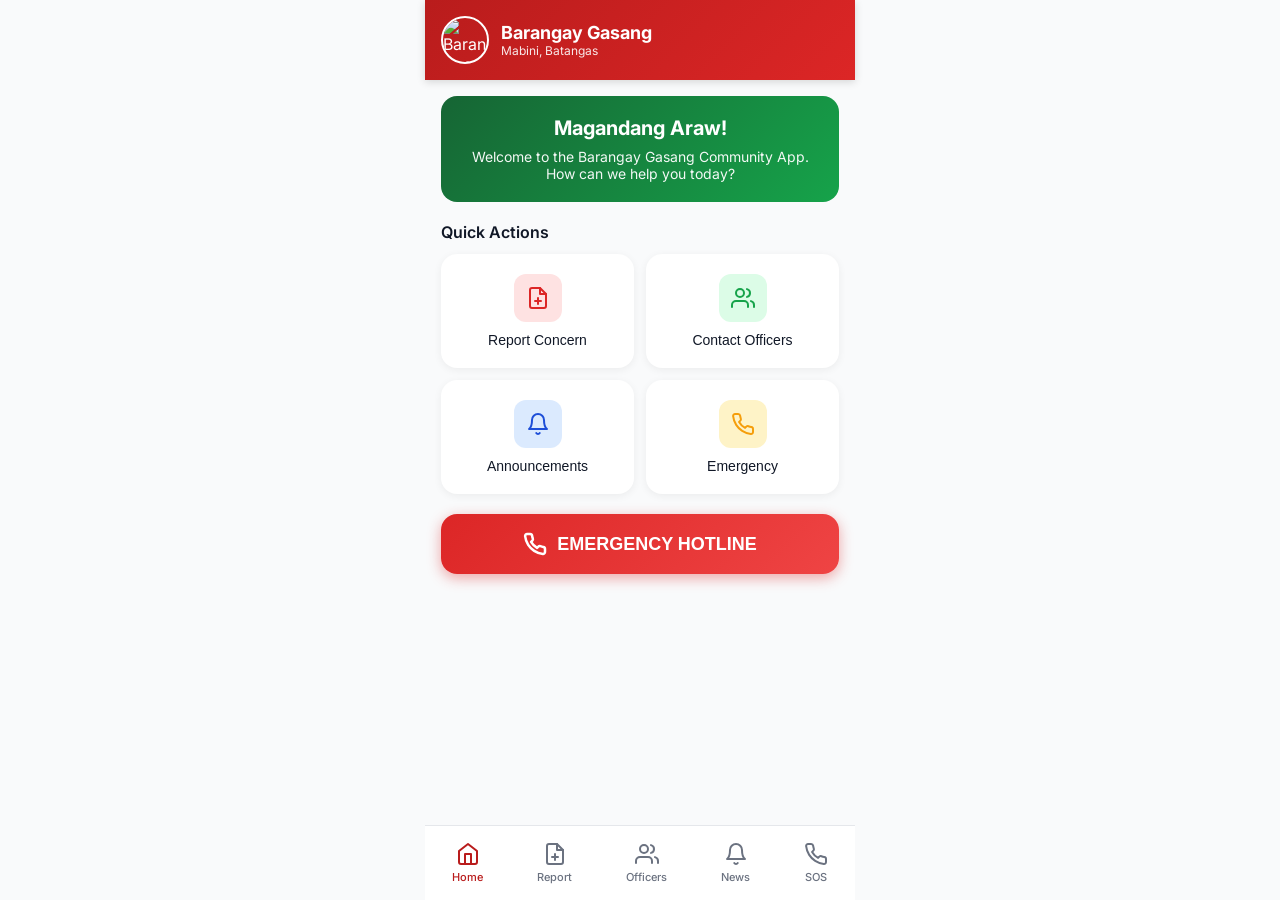
==== public/index.html @ 2fc598ef "feat: add self-contained index.html for GitHub Pages\n\nCreate standalone HTML file for thesis defen" ====
<!DOCTYPE html>
<html lang="en">
<head>
  <meta charset="UTF-8">
  <meta name="viewport" content="width=device-width, initial-scale=1.0, maximum-scale=1.0, user-scalable=no">
  <meta name="theme-color" content="#B91C1C">
  <meta name="apple-mobile-web-app-capable" content="yes">
  <meta name="apple-mobile-web-app-status-bar-style" content="default">
  <title>Barangay Gasang App</title>
  <link rel="preconnect" href="https://fonts.googleapis.com">
  <link rel="preconnect" href="https://fonts.gstatic.com" crossorigin>
  <link href="https://fonts.googleapis.com/css2?family=Inter:wght@400;500;600;700&display=swap" rel="stylesheet">
  <style>
    * {
      margin: 0;
      padding: 0;
      box-sizing: border-box;
    }

    :root {
      --primary: #B91C1C;
      --primary-light: #DC2626;
      --secondary: #166534;
      --secondary-light: #16A34A;
      --accent: #1D4ED8;
      --accent-light: #3B82F6;
      --background: #F9FAFB;
      --surface: #FFFFFF;
      --text-primary: #111827;
      --text-secondary: #6B7280;
      --border: #E5E7EB;
      --success: #16A34A;
      --warning: #F59E0B;
      --danger: #DC2626;
    }

    body {
      font-family: 'Inter', -apple-system, BlinkMacSystemFont, 'Segoe UI', Roboto, sans-serif;
      background-color: var(--background);
      color: var(--text-primary);
      min-height: 100vh;
      overflow-x: hidden;
    }

    /* App Container */
    .app-container {
      max-width: 430px;
      margin: 0 auto;
      min-height: 100vh;
      background: var(--background);
      position: relative;
      padding-bottom: 80px;
    }

    /* Header */
    .header {
      background: linear-gradient(135deg, var(--primary) 0%, var(--primary-light) 100%);
      color: white;
      padding: 16px;
      position: sticky;
      top: 0;
      z-index: 100;
      box-shadow: 0 2px 8px rgba(0,0,0,0.15);
    }

    .header-content {
      display: flex;
      align-items: center;
      gap: 12px;
    }

    .header-logo {
      width: 48px;
      height: 48px;
      border-radius: 50%;
      border: 2px solid white;
      object-fit: cover;
    }

    .header-text h1 {
      font-size: 18px;
      font-weight: 700;
      line-height: 1.2;
    }

    .header-text p {
      font-size: 12px;
      opacity: 0.9;
    }

    /* Screen Container */
    .screen {
      display: none;
      padding: 16px;
      animation: fadeIn 0.3s ease;
    }

    .screen.active {
      display: block;
    }

    @keyframes fadeIn {
      from { opacity: 0; transform: translateY(10px); }
      to { opacity: 1; transform: translateY(0); }
    }

    /* Welcome Section */
    .welcome-card {
      background: linear-gradient(135deg, var(--secondary) 0%, var(--secondary-light) 100%);
      color: white;
      border-radius: 16px;
      padding: 20px;
      margin-bottom: 20px;
      text-align: center;
    }

    .welcome-card h2 {
      font-size: 20px;
      margin-bottom: 8px;
    }

    .welcome-card p {
      font-size: 14px;
      opacity: 0.95;
    }

    /* Quick Actions Grid */
    .section-title {
      font-size: 16px;
      font-weight: 600;
      color: var(--text-primary);
      margin-bottom: 12px;
    }

    .quick-actions {
      display: grid;
      grid-template-columns: repeat(2, 1fr);
      gap: 12px;
      margin-bottom: 20px;
    }

    .action-card {
      background: var(--surface);
      border-radius: 16px;
      padding: 20px 16px;
      text-align: center;
      border: none;
      cursor: pointer;
      transition: all 0.2s ease;
      box-shadow: 0 2px 8px rgba(0,0,0,0.06);
    }

    .action-card:hover {
      transform: translateY(-2px);
      box-shadow: 0 4px 12px rgba(0,0,0,0.1);
    }

    .action-card:active {
      transform: scale(0.98);
    }

    .action-icon {
      width: 48px;
      height: 48px;
      border-radius: 12px;
      display: flex;
      align-items: center;
      justify-content: center;
      margin: 0 auto 10px;
      font-size: 24px;
    }

    .action-icon.report { background: #FEE2E2; }
    .action-icon.contact { background: #DCFCE7; }
    .action-icon.announce { background: #DBEAFE; }
    .action-icon.emergency { background: #FEF3C7; }

    .action-card span {
      font-size: 14px;
      font-weight: 500;
      color: var(--text-primary);
    }

    /* Emergency Button */
    .emergency-btn {
      width: 100%;
      background: linear-gradient(135deg, var(--danger) 0%, #EF4444 100%);
      color: white;
      border: none;
      border-radius: 16px;
      padding: 18px;
      font-size: 18px;
      font-weight: 600;
      cursor: pointer;
      display: flex;
      align-items: center;
      justify-content: center;
      gap: 10px;
      box-shadow: 0 4px 14px rgba(220, 38, 38, 0.4);
      transition: all 0.2s ease;
    }

    .emergency-btn:hover {
      transform: translateY(-2px);
      box-shadow: 0 6px 20px rgba(220, 38, 38, 0.5);
    }

    .emergency-btn:active {
      transform: scale(0.98);
    }

    /* Bottom Navigation */
    .bottom-nav {
      position: fixed;
      bottom: 0;
      left: 50%;
      transform: translateX(-50%);
      width: 100%;
      max-width: 430px;
      background: var(--surface);
      border-top: 1px solid var(--border);
      display: flex;
      justify-content: space-around;
      padding: 8px 0;
      z-index: 100;
    }

    .nav-item {
      display: flex;
      flex-direction: column;
      align-items: center;
      gap: 4px;
      padding: 8px 12px;
      border: none;
      background: none;
      cursor: pointer;
      color: var(--text-secondary);
      transition: color 0.2s ease;
      font-family: inherit;
    }

    .nav-item.active {
      color: var(--primary);
    }

    .nav-item svg {
      width: 24px;
      height: 24px;
    }

    .nav-item span {
      font-size: 11px;
      font-weight: 500;
    }

    /* Form Styles */
    .form-group {
      margin-bottom: 16px;
    }

    .form-label {
      display: block;
      font-size: 14px;
      font-weight: 500;
      color: var(--text-primary);
      margin-bottom: 6px;
    }

    .form-input,
    .form-select,
    .form-textarea {
      width: 100%;
      padding: 14px 16px;
      border: 1px solid var(--border);
      border-radius: 12px;
      font-size: 16px;
      font-family: inherit;
      background: var(--surface);
      transition: border-color 0.2s ease, box-shadow 0.2s ease;
    }

    .form-input:focus,
    .form-select:focus,
    .form-textarea:focus {
      outline: none;
      border-color: var(--primary);
      box-shadow: 0 0 0 3px rgba(185, 28, 28, 0.1);
    }

    .form-textarea {
      min-height: 120px;
      resize: vertical;
    }

    .submit-btn {
      width: 100%;
      background: var(--primary);
      color: white;
      border: none;
      border-radius: 12px;
      padding: 16px;
      font-size: 16px;
      font-weight: 600;
      cursor: pointer;
      transition: background 0.2s ease;
      font-family: inherit;
    }

    .submit-btn:hover {
      background: var(--primary-light);
    }

    .submit-btn:active {
      transform: scale(0.99);
    }

    /* Officer Cards */
    .officer-card {
      background: var(--surface);
      border-radius: 16px;
      padding: 16px;
      margin-bottom: 12px;
      display: flex;
      align-items: center;
      gap: 14px;
      box-shadow: 0 2px 8px rgba(0,0,0,0.06);
    }

    .officer-avatar {
      width: 56px;
      height: 56px;
      border-radius: 50%;
      background: linear-gradient(135deg, var(--secondary) 0%, var(--secondary-light) 100%);
      display: flex;
      align-items: center;
      justify-content: center;
      color: white;
      font-size: 20px;
      font-weight: 600;
      flex-shrink: 0;
    }

    .officer-info {
      flex: 1;
      min-width: 0;
    }

    .officer-name {
      font-size: 16px;
      font-weight: 600;
      color: var(--text-primary);
      margin-bottom: 2px;
    }

    .officer-position {
      font-size: 13px;
      color: var(--text-secondary);
      margin-bottom: 4px;
    }

    .officer-phone {
      font-size: 13px;
      color: var(--accent);
      font-weight: 500;
    }

    .call-btn {
      width: 44px;
      height: 44px;
      border-radius: 50%;
      background: var(--secondary);
      color: white;
      border: none;
      cursor: pointer;
      display: flex;
      align-items: center;
      justify-content: center;
      transition: background 0.2s ease;
      flex-shrink: 0;
    }

    .call-btn:hover {
      background: var(--secondary-light);
    }

    /* Announcement Cards */
    .announcement-card {
      background: var(--surface);
      border-radius: 16px;
      padding: 16px;
      margin-bottom: 12px;
      box-shadow: 0 2px 8px rgba(0,0,0,0.06);
    }

    .announcement-card.important {
      border-left: 4px solid var(--danger);
    }

    .announcement-badge {
      display: inline-block;
      padding: 4px 10px;
      border-radius: 20px;
      font-size: 11px;
      font-weight: 600;
      margin-bottom: 10px;
    }

    .announcement-badge.important {
      background: #FEE2E2;
      color: var(--danger);
    }

    .announcement-badge.general {
      background: #DBEAFE;
      color: var(--accent);
    }

    .announcement-badge.event {
      background: #DCFCE7;
      color: var(--secondary);
    }

    .announcement-title {
      font-size: 16px;
      font-weight: 600;
      color: var(--text-primary);
      margin-bottom: 8px;
      line-height: 1.4;
    }

    .announcement-content {
      font-size: 14px;
      color: var(--text-secondary);
      line-height: 1.5;
      margin-bottom: 10px;
    }

    .announcement-date {
      font-size: 12px;
      color: var(--text-secondary);
    }

    /* Emergency Cards */
    .emergency-card {
      background: var(--surface);
      border-radius: 16px;
      padding: 16px;
      margin-bottom: 12px;
      display: flex;
      align-items: center;
      gap: 14px;
      box-shadow: 0 2px 8px rgba(0,0,0,0.06);
    }

    .emergency-icon {
      width: 52px;
      height: 52px;
      border-radius: 12px;
      display: flex;
      align-items: center;
      justify-content: center;
      font-size: 24px;
      flex-shrink: 0;
    }

    .emergency-icon.barangay { background: #FEE2E2; }
    .emergency-icon.police { background: #DBEAFE; }
    .emergency-icon.fire { background: #FEF3C7; }
    .emergency-icon.medical { background: #DCFCE7; }
    .emergency-icon.disaster { background: #F3E8FF; }

    .emergency-info {
      flex: 1;
    }

    .emergency-name {
      font-size: 15px;
      font-weight: 600;
      color: var(--text-primary);
      margin-bottom: 2px;
    }

    .emergency-number {
      font-size: 18px;
      font-weight: 700;
      color: var(--primary);
    }

    .emergency-call-btn {
      width: 48px;
      height: 48px;
      border-radius: 50%;
      background: var(--danger);
      color: white;
      border: none;
      cursor: pointer;
      display: flex;
      align-items: center;
      justify-content: center;
      transition: background 0.2s ease;
      flex-shrink: 0;
    }

    .emergency-call-btn:hover {
      background: #EF4444;
    }

    /* Screen Headers */
    .screen-header {
      margin-bottom: 20px;
    }

    .screen-header h2 {
      font-size: 22px;
      font-weight: 700;
      color: var(--text-primary);
      margin-bottom: 4px;
    }

    .screen-header p {
      font-size: 14px;
      color: var(--text-secondary);
    }

    /* Success Modal */
    .modal-overlay {
      display: none;
      position: fixed;
      top: 0;
      left: 0;
      right: 0;
      bottom: 0;
      background: rgba(0,0,0,0.5);
      z-index: 200;
      align-items: center;
      justify-content: center;
      padding: 20px;
    }

    .modal-overlay.active {
      display: flex;
    }

    .modal-content {
      background: var(--surface);
      border-radius: 20px;
      padding: 32px 24px;
      text-align: center;
      max-width: 320px;
      width: 100%;
      animation: modalIn 0.3s ease;
    }

    @keyframes modalIn {
      from { opacity: 0; transform: scale(0.9); }
      to { opacity: 1; transform: scale(1); }
    }

    .modal-icon {
      width: 64px;
      height: 64px;
      border-radius: 50%;
      background: #DCFCE7;
      display: flex;
      align-items: center;
      justify-content: center;
      margin: 0 auto 16px;
    }

    .modal-icon svg {
      width: 32px;
      height: 32px;
      color: var(--success);
    }

    .modal-title {
      font-size: 20px;
      font-weight: 700;
      color: var(--text-primary);
      margin-bottom: 8px;
    }

    .modal-message {
      font-size: 14px;
      color: var(--text-secondary);
      margin-bottom: 20px;
      line-height: 1.5;
    }

    .modal-btn {
      background: var(--primary);
      color: white;
      border: none;
      border-radius: 12px;
      padding: 14px 32px;
      font-size: 16px;
      font-weight: 600;
      cursor: pointer;
      font-family: inherit;
    }

    /* Info Text */
    .info-text {
      background: #EFF6FF;
      border-radius: 12px;
      padding: 14px 16px;
      margin-bottom: 20px;
      display: flex;
      gap: 12px;
      align-items: flex-start;
    }

    .info-text svg {
      width: 20px;
      height: 20px;
      color: var(--accent);
      flex-shrink: 0;
      margin-top: 1px;
    }

    .info-text p {
      font-size: 13px;
      color: var(--accent);
      line-height: 1.5;
    }

    /* Responsive */
    @media (max-width: 380px) {
      .header-text h1 {
        font-size: 16px;
      }
      
      .action-card {
        padding: 16px 12px;
      }
      
      .action-icon {
        width: 40px;
        height: 40px;
        font-size: 20px;
      }
    }
  </style>
</head>
<body>
  <div class="app-container">
    <!-- Header -->
    <header class="header">
      <div class="header-content">
        <img src="https://hebbkx1anhila5yf.public.blob.vercel-storage.com/451121683_122094558728423832_740798893612745520_n-gPnVKt0z1EQjuNPod4NvWOMbTf7QtN.jpg" alt="Barangay Gasang Logo" class="header-logo">
        <div class="header-text">
          <h1>Barangay Gasang</h1>
          <p>Mabini, Batangas</p>
        </div>
      </div>
    </header>

    <!-- Home Screen -->
    <div id="home" class="screen active">
      <div class="welcome-card">
        <h2>Magandang Araw!</h2>
        <p>Welcome to the Barangay Gasang Community App. How can we help you today?</p>
      </div>

      <h3 class="section-title">Quick Actions</h3>
      <div class="quick-actions">
        <button class="action-card" onclick="showScreen('report')">
          <div class="action-icon report">
            <svg width="24" height="24" viewBox="0 0 24 24" fill="none" stroke="#DC2626" stroke-width="2" stroke-linecap="round" stroke-linejoin="round">
              <path d="M14 2H6a2 2 0 0 0-2 2v16a2 2 0 0 0 2 2h12a2 2 0 0 0 2-2V8z"></path>
              <polyline points="14 2 14 8 20 8"></polyline>
              <line x1="12" y1="18" x2="12" y2="12"></line>
              <line x1="9" y1="15" x2="15" y2="15"></line>
            </svg>
          </div>
          <span>Report Concern</span>
        </button>
        <button class="action-card" onclick="showScreen('officers')">
          <div class="action-icon contact">
            <svg width="24" height="24" viewBox="0 0 24 24" fill="none" stroke="#16A34A" stroke-width="2" stroke-linecap="round" stroke-linejoin="round">
              <path d="M17 21v-2a4 4 0 0 0-4-4H5a4 4 0 0 0-4 4v2"></path>
              <circle cx="9" cy="7" r="4"></circle>
              <path d="M23 21v-2a4 4 0 0 0-3-3.87"></path>
              <path d="M16 3.13a4 4 0 0 1 0 7.75"></path>
            </svg>
          </div>
          <span>Contact Officers</span>
        </button>
        <button class="action-card" onclick="showScreen('announcements')">
          <div class="action-icon announce">
            <svg width="24" height="24" viewBox="0 0 24 24" fill="none" stroke="#1D4ED8" stroke-width="2" stroke-linecap="round" stroke-linejoin="round">
              <path d="M18 8A6 6 0 0 0 6 8c0 7-3 9-3 9h18s-3-2-3-9"></path>
              <path d="M13.73 21a2 2 0 0 1-3.46 0"></path>
            </svg>
          </div>
          <span>Announcements</span>
        </button>
        <button class="action-card" onclick="showScreen('emergency')">
          <div class="action-icon emergency">
            <svg width="24" height="24" viewBox="0 0 24 24" fill="none" stroke="#F59E0B" stroke-width="2" stroke-linecap="round" stroke-linejoin="round">
              <path d="M22 16.92v3a2 2 0 0 1-2.18 2 19.79 19.79 0 0 1-8.63-3.07 19.5 19.5 0 0 1-6-6 19.79 19.79 0 0 1-3.07-8.67A2 2 0 0 1 4.11 2h3a2 2 0 0 1 2 1.72 12.84 12.84 0 0 0 .7 2.81 2 2 0 0 1-.45 2.11L8.09 9.91a16 16 0 0 0 6 6l1.27-1.27a2 2 0 0 1 2.11-.45 12.84 12.84 0 0 0 2.81.7A2 2 0 0 1 22 16.92z"></path>
            </svg>
          </div>
          <span>Emergency</span>
        </button>
      </div>

      <button class="emergency-btn" onclick="window.location.href='tel:09171234567'">
        <svg width="24" height="24" viewBox="0 0 24 24" fill="none" stroke="currentColor" stroke-width="2.5" stroke-linecap="round" stroke-linejoin="round">
          <path d="M22 16.92v3a2 2 0 0 1-2.18 2 19.79 19.79 0 0 1-8.63-3.07 19.5 19.5 0 0 1-6-6 19.79 19.79 0 0 1-3.07-8.67A2 2 0 0 1 4.11 2h3a2 2 0 0 1 2 1.72 12.84 12.84 0 0 0 .7 2.81 2 2 0 0 1-.45 2.11L8.09 9.91a16 16 0 0 0 6 6l1.27-1.27a2 2 0 0 1 2.11-.45 12.84 12.84 0 0 0 2.81.7A2 2 0 0 1 22 16.92z"></path>
        </svg>
        EMERGENCY HOTLINE
      </button>
    </div>

    <!-- Report Concern Screen -->
    <div id="report" class="screen">
      <div class="screen-header">
        <h2>Report a Concern</h2>
        <p>Submit your concern and we will address it promptly.</p>
      </div>

      <form id="reportForm" onsubmit="submitReport(event)">
        <div class="form-group">
          <label class="form-label">Category</label>
          <select class="form-select" required>
            <option value="">Select category</option>
            <option value="infrastructure">Infrastructure (Roads, Lights, Water)</option>
            <option value="peace">Peace and Order</option>
            <option value="health">Health and Sanitation</option>
            <option value="environment">Environment</option>
            <option value="other">Other Concerns</option>
          </select>
        </div>

        <div class="form-group">
          <label class="form-label">Your Name</label>
          <input type="text" class="form-input" placeholder="Juan Dela Cruz" required>
        </div>

        <div class="form-group">
          <label class="form-label">Contact Number</label>
          <input type="tel" class="form-input" placeholder="09XX XXX XXXX" required>
        </div>

        <div class="form-group">
          <label class="form-label">Location/Address</label>
          <input type="text" class="form-input" placeholder="Purok/Sitio, Barangay Gasang" required>
        </div>

        <div class="form-group">
          <label class="form-label">Describe your concern</label>
          <textarea class="form-textarea" placeholder="Please provide details about your concern..." required></textarea>
        </div>

        <button type="submit" class="submit-btn">Submit Report</button>
      </form>
    </div>

    <!-- Contact Officers Screen -->
    <div id="officers" class="screen">
      <div class="screen-header">
        <h2>Barangay Officers</h2>
        <p>Contact our barangay officials directly.</p>
      </div>

      <div class="officer-card">
        <div class="officer-avatar">JD</div>
        <div class="officer-info">
          <div class="officer-name">Hon. Juan Dela Cruz</div>
          <div class="officer-position">Barangay Captain</div>
          <div class="officer-phone">0917 123 4567</div>
        </div>
        <button class="call-btn" onclick="window.location.href='tel:09171234567'">
          <svg width="20" height="20" viewBox="0 0 24 24" fill="none" stroke="currentColor" stroke-width="2" stroke-linecap="round" stroke-linejoin="round">
            <path d="M22 16.92v3a2 2 0 0 1-2.18 2 19.79 19.79 0 0 1-8.63-3.07 19.5 19.5 0 0 1-6-6 19.79 19.79 0 0 1-3.07-8.67A2 2 0 0 1 4.11 2h3a2 2 0 0 1 2 1.72 12.84 12.84 0 0 0 .7 2.81 2 2 0 0 1-.45 2.11L8.09 9.91a16 16 0 0 0 6 6l1.27-1.27a2 2 0 0 1 2.11-.45 12.84 12.84 0 0 0 2.81.7A2 2 0 0 1 22 16.92z"></path>
          </svg>
        </button>
      </div>

      <div class="officer-card">
        <div class="officer-avatar">MS</div>
        <div class="officer-info">
          <div class="officer-name">Maria Santos</div>
          <div class="officer-position">Barangay Secretary</div>
          <div class="officer-phone">0918 234 5678</div>
        </div>
        <button class="call-btn" onclick="window.location.href='tel:09182345678'">
          <svg width="20" height="20" viewBox="0 0 24 24" fill="none" stroke="currentColor" stroke-width="2" stroke-linecap="round" stroke-linejoin="round">
            <path d="M22 16.92v3a2 2 0 0 1-2.18 2 19.79 19.79 0 0 1-8.63-3.07 19.5 19.5 0 0 1-6-6 19.79 19.79 0 0 1-3.07-8.67A2 2 0 0 1 4.11 2h3a2 2 0 0 1 2 1.72 12.84 12.84 0 0 0 .7 2.81 2 2 0 0 1-.45 2.11L8.09 9.91a16 16 0 0 0 6 6l1.27-1.27a2 2 0 0 1 2.11-.45 12.84 12.84 0 0 0 2.81.7A2 2 0 0 1 22 16.92z"></path>
          </svg>
        </button>
      </div>

      <div class="officer-card">
        <div class="officer-avatar">PR</div>
        <div class="officer-info">
          <div class="officer-name">Pedro Reyes</div>
          <div class="officer-position">Barangay Treasurer</div>
          <div class="officer-phone">0919 345 6789</div>
        </div>
        <button class="call-btn" onclick="window.location.href='tel:09193456789'">
          <svg width="20" height="20" viewBox="0 0 24 24" fill="none" stroke="currentColor" stroke-width="2" stroke-linecap="round" stroke-linejoin="round">
            <path d="M22 16.92v3a2 2 0 0 1-2.18 2 19.79 19.79 0 0 1-8.63-3.07 19.5 19.5 0 0 1-6-6 19.79 19.79 0 0 1-3.07-8.67A2 2 0 0 1 4.11 2h3a2 2 0 0 1 2 1.72 12.84 12.84 0 0 0 .7 2.81 2 2 0 0 1-.45 2.11L8.09 9.91a16 16 0 0 0 6 6l1.27-1.27a2 2 0 0 1 2.11-.45 12.84 12.84 0 0 0 2.81.7A2 2 0 0 1 22 16.92z"></path>
          </svg>
        </button>
      </div>

      <div class="officer-card">
        <div class="officer-avatar">AG</div>
        <div class="officer-info">
          <div class="officer-name">Ana Garcia</div>
          <div class="officer-position">Kagawad - Peace and Order</div>
          <div class="officer-phone">0920 456 7890</div>
        </div>
        <button class="call-btn" onclick="window.location.href='tel:09204567890'">
          <svg width="20" height="20" viewBox="0 0 24 24" fill="none" stroke="currentColor" stroke-width="2" stroke-linecap="round" stroke-linejoin="round">
            <path d="M22 16.92v3a2 2 0 0 1-2.18 2 19.79 19.79 0 0 1-8.63-3.07 19.5 19.5 0 0 1-6-6 19.79 19.79 0 0 1-3.07-8.67A2 2 0 0 1 4.11 2h3a2 2 0 0 1 2 1.72 12.84 12.84 0 0 0 .7 2.81 2 2 0 0 1-.45 2.11L8.09 9.91a16 16 0 0 0 6 6l1.27-1.27a2 2 0 0 1 2.11-.45 12.84 12.84 0 0 0 2.81.7A2 2 0 0 1 22 16.92z"></path>
          </svg>
        </button>
      </div>

      <div class="officer-card">
        <div class="officer-avatar">RL</div>
        <div class="officer-info">
          <div class="officer-name">Roberto Lim</div>
          <div class="officer-position">Kagawad - Health</div>
          <div class="officer-phone">0921 567 8901</div>
        </div>
        <button class="call-btn" onclick="window.location.href='tel:09215678901'">
          <svg width="20" height="20" viewBox="0 0 24 24" fill="none" stroke="currentColor" stroke-width="2" stroke-linecap="round" stroke-linejoin="round">
            <path d="M22 16.92v3a2 2 0 0 1-2.18 2 19.79 19.79 0 0 1-8.63-3.07 19.5 19.5 0 0 1-6-6 19.79 19.79 0 0 1-3.07-8.67A2 2 0 0 1 4.11 2h3a2 2 0 0 1 2 1.72 12.84 12.84 0 0 0 .7 2.81 2 2 0 0 1-.45 2.11L8.09 9.91a16 16 0 0 0 6 6l1.27-1.27a2 2 0 0 1 2.11-.45 12.84 12.84 0 0 0 2.81.7A2 2 0 0 1 22 16.92z"></path>
          </svg>
        </button>
      </div>

      <div class="officer-card">
        <div class="officer-avatar">CT</div>
        <div class="officer-info">
          <div class="officer-name">Carmen Torres</div>
          <div class="officer-position">SK Chairperson</div>
          <div class="officer-phone">0922 678 9012</div>
        </div>
        <button class="call-btn" onclick="window.location.href='tel:09226789012'">
          <svg width="20" height="20" viewBox="0 0 24 24" fill="none" stroke="currentColor" stroke-width="2" stroke-linecap="round" stroke-linejoin="round">
            <path d="M22 16.92v3a2 2 0 0 1-2.18 2 19.79 19.79 0 0 1-8.63-3.07 19.5 19.5 0 0 1-6-6 19.79 19.79 0 0 1-3.07-8.67A2 2 0 0 1 4.11 2h3a2 2 0 0 1 2 1.72 12.84 12.84 0 0 0 .7 2.81 2 2 0 0 1-.45 2.11L8.09 9.91a16 16 0 0 0 6 6l1.27-1.27a2 2 0 0 1 2.11-.45 12.84 12.84 0 0 0 2.81.7A2 2 0 0 1 22 16.92z"></path>
          </svg>
        </button>
      </div>
    </div>

    <!-- Announcements Screen -->
    <div id="announcements" class="screen">
      <div class="screen-header">
        <h2>Announcements</h2>
        <p>Stay updated with the latest news from Barangay Gasang.</p>
      </div>

      <div class="announcement-card important">
        <span class="announcement-badge important">IMPORTANT</span>
        <h3 class="announcement-title">Water Service Interruption Notice</h3>
        <p class="announcement-content">There will be a scheduled water service interruption on January 20, 2025 from 8:00 AM to 5:00 PM due to pipe maintenance. Please store enough water for your needs.</p>
        <span class="announcement-date">January 15, 2025</span>
      </div>

      <div class="announcement-card">
        <span class="announcement-badge event">EVENT</span>
        <h3 class="announcement-title">Barangay Assembly Meeting</h3>
        <p class="announcement-content">All residents are invited to attend the quarterly Barangay Assembly on January 25, 2025 at 2:00 PM at the Barangay Hall. Important matters will be discussed.</p>
        <span class="announcement-date">January 14, 2025</span>
      </div>

      <div class="announcement-card">
        <span class="announcement-badge general">GENERAL</span>
        <h3 class="announcement-title">Free Medical Mission</h3>
        <p class="announcement-content">The barangay, in partnership with the Municipal Health Office, will conduct a free medical mission on January 28, 2025. Services include check-up, dental, and free medicines.</p>
        <span class="announcement-date">January 12, 2025</span>
      </div>

      <div class="announcement-card">
        <span class="announcement-badge general">GENERAL</span>
        <h3 class="announcement-title">Business Permit Renewal Reminder</h3>
        <p class="announcement-content">All business owners are reminded to renew their barangay business clearance before January 31, 2025. Please bring complete requirements to the Barangay Hall.</p>
        <span class="announcement-date">January 10, 2025</span>
      </div>

      <div class="announcement-card">
        <span class="announcement-badge event">EVENT</span>
        <h3 class="announcement-title">Coastal Clean-up Drive</h3>
        <p class="announcement-content">Join us for our monthly coastal clean-up drive on January 30, 2025 starting at 6:00 AM. Meet at the barangay plaza. Bring your own gloves and trash bags.</p>
        <span class="announcement-date">January 8, 2025</span>
      </div>
    </div>

    <!-- Emergency Screen -->
    <div id="emergency" class="screen">
      <div class="screen-header">
        <h2>Emergency Hotlines</h2>
        <p>For emergencies, call these numbers immediately.</p>
      </div>

      <div class="info-text">
        <svg viewBox="0 0 24 24" fill="none" stroke="currentColor" stroke-width="2" stroke-linecap="round" stroke-linejoin="round">
          <circle cx="12" cy="12" r="10"></circle>
          <line x1="12" y1="16" x2="12" y2="12"></line>
          <line x1="12" y1="8" x2="12.01" y2="8"></line>
        </svg>
        <p>Tap the call button to dial the emergency number directly. Stay calm and provide clear information about your emergency.</p>
      </div>

      <div class="emergency-card">
        <div class="emergency-icon barangay">
          <svg width="24" height="24" viewBox="0 0 24 24" fill="none" stroke="#DC2626" stroke-width="2" stroke-linecap="round" stroke-linejoin="round">
            <path d="M3 9l9-7 9 7v11a2 2 0 0 1-2 2H5a2 2 0 0 1-2-2z"></path>
            <polyline points="9 22 9 12 15 12 15 22"></polyline>
          </svg>
        </div>
        <div class="emergency-info">
          <div class="emergency-name">Barangay Emergency</div>
          <div class="emergency-number">0917 123 4567</div>
        </div>
        <button class="emergency-call-btn" onclick="window.location.href='tel:09171234567'">
          <svg width="22" height="22" viewBox="0 0 24 24" fill="none" stroke="currentColor" stroke-width="2.5" stroke-linecap="round" stroke-linejoin="round">
            <path d="M22 16.92v3a2 2 0 0 1-2.18 2 19.79 19.79 0 0 1-8.63-3.07 19.5 19.5 0 0 1-6-6 19.79 19.79 0 0 1-3.07-8.67A2 2 0 0 1 4.11 2h3a2 2 0 0 1 2 1.72 12.84 12.84 0 0 0 .7 2.81 2 2 0 0 1-.45 2.11L8.09 9.91a16 16 0 0 0 6 6l1.27-1.27a2 2 0 0 1 2.11-.45 12.84 12.84 0 0 0 2.81.7A2 2 0 0 1 22 16.92z"></path>
          </svg>
        </button>
      </div>

      <div class="emergency-card">
        <div class="emergency-icon police">
          <svg width="24" height="24" viewBox="0 0 24 24" fill="none" stroke="#1D4ED8" stroke-width="2" stroke-linecap="round" stroke-linejoin="round">
            <path d="M12 22s8-4 8-10V5l-8-3-8 3v7c0 6 8 10 8 10z"></path>
          </svg>
        </div>
        <div class="emergency-info">
          <div class="emergency-name">PNP Mabini Station</div>
          <div class="emergency-number">117</div>
        </div>
        <button class="emergency-call-btn" onclick="window.location.href='tel:117'">
          <svg width="22" height="22" viewBox="0 0 24 24" fill="none" stroke="currentColor" stroke-width="2.5" stroke-linecap="round" stroke-linejoin="round">
            <path d="M22 16.92v3a2 2 0 0 1-2.18 2 19.79 19.79 0 0 1-8.63-3.07 19.5 19.5 0 0 1-6-6 19.79 19.79 0 0 1-3.07-8.67A2 2 0 0 1 4.11 2h3a2 2 0 0 1 2 1.72 12.84 12.84 0 0 0 .7 2.81 2 2 0 0 1-.45 2.11L8.09 9.91a16 16 0 0 0 6 6l1.27-1.27a2 2 0 0 1 2.11-.45 12.84 12.84 0 0 0 2.81.7A2 2 0 0 1 22 16.92z"></path>
          </svg>
        </button>
      </div>

      <div class="emergency-card">
        <div class="emergency-icon fire">
          <svg width="24" height="24" viewBox="0 0 24 24" fill="none" stroke="#F59E0B" stroke-width="2" stroke-linecap="round" stroke-linejoin="round">
            <path d="M8.5 14.5A2.5 2.5 0 0 0 11 12c0-1.38-.5-2-1-3-1.072-2.143-.224-4.054 2-6 .5 2.5 2 4.9 4 6.5 2 1.6 3 3.5 3 5.5a7 7 0 1 1-14 0c0-1.153.433-2.294 1-3a2.5 2.5 0 0 0 2.5 2.5z"></path>
          </svg>
        </div>
        <div class="emergency-info">
          <div class="emergency-name">Bureau of Fire Protection</div>
          <div class="emergency-number">160</div>
        </div>
        <button class="emergency-call-btn" onclick="window.location.href='tel:160'">
          <svg width="22" height="22" viewBox="0 0 24 24" fill="none" stroke="currentColor" stroke-width="2.5" stroke-linecap="round" stroke-linejoin="round">
            <path d="M22 16.92v3a2 2 0 0 1-2.18 2 19.79 19.79 0 0 1-8.63-3.07 19.5 19.5 0 0 1-6-6 19.79 19.79 0 0 1-3.07-8.67A2 2 0 0 1 4.11 2h3a2 2 0 0 1 2 1.72 12.84 12.84 0 0 0 .7 2.81 2 2 0 0 1-.45 2.11L8.09 9.91a16 16 0 0 0 6 6l1.27-1.27a2 2 0 0 1 2.11-.45 12.84 12.84 0 0 0 2.81.7A2 2 0 0 1 22 16.92z"></path>
          </svg>
        </button>
      </div>

      <div class="emergency-card">
        <div class="emergency-icon medical">
          <svg width="24" height="24" viewBox="0 0 24 24" fill="none" stroke="#16A34A" stroke-width="2" stroke-linecap="round" stroke-linejoin="round">
            <path d="M22 12h-4l-3 9L9 3l-3 9H2"></path>
          </svg>
        </div>
        <div class="emergency-info">
          <div class="emergency-name">Medical Emergency</div>
          <div class="emergency-number">911</div>
        </div>
        <button class="emergency-call-btn" onclick="window.location.href='tel:911'">
          <svg width="22" height="22" viewBox="0 0 24 24" fill="none" stroke="currentColor" stroke-width="2.5" stroke-linecap="round" stroke-linejoin="round">
            <path d="M22 16.92v3a2 2 0 0 1-2.18 2 19.79 19.79 0 0 1-8.63-3.07 19.5 19.5 0 0 1-6-6 19.79 19.79 0 0 1-3.07-8.67A2 2 0 0 1 4.11 2h3a2 2 0 0 1 2 1.72 12.84 12.84 0 0 0 .7 2.81 2 2 0 0 1-.45 2.11L8.09 9.91a16 16 0 0 0 6 6l1.27-1.27a2 2 0 0 1 2.11-.45 12.84 12.84 0 0 0 2.81.7A2 2 0 0 1 22 16.92z"></path>
          </svg>
        </button>
      </div>

      <div class="emergency-card">
        <div class="emergency-icon disaster">
          <svg width="24" height="24" viewBox="0 0 24 24" fill="none" stroke="#9333EA" stroke-width="2" stroke-linecap="round" stroke-linejoin="round">
            <path d="M10.29 3.86L1.82 18a2 2 0 0 0 1.71 3h16.94a2 2 0 0 0 1.71-3L13.71 3.86a2 2 0 0 0-3.42 0z"></path>
            <line x1="12" y1="9" x2="12" y2="13"></line>
            <line x1="12" y1="17" x2="12.01" y2="17"></line>
          </svg>
        </div>
        <div class="emergency-info">
          <div class="emergency-name">NDRRMC Hotline</div>
          <div class="emergency-number">(02) 8911-5061</div>
        </div>
        <button class="emergency-call-btn" onclick="window.location.href='tel:0289115061'">
          <svg width="22" height="22" viewBox="0 0 24 24" fill="none" stroke="currentColor" stroke-width="2.5" stroke-linecap="round" stroke-linejoin="round">
            <path d="M22 16.92v3a2 2 0 0 1-2.18 2 19.79 19.79 0 0 1-8.63-3.07 19.5 19.5 0 0 1-6-6 19.79 19.79 0 0 1-3.07-8.67A2 2 0 0 1 4.11 2h3a2 2 0 0 1 2 1.72 12.84 12.84 0 0 0 .7 2.81 2 2 0 0 1-.45 2.11L8.09 9.91a16 16 0 0 0 6 6l1.27-1.27a2 2 0 0 1 2.11-.45 12.84 12.84 0 0 0 2.81.7A2 2 0 0 1 22 16.92z"></path>
          </svg>
        </button>
      </div>
    </div>

    <!-- Bottom Navigation -->
    <nav class="bottom-nav">
      <button class="nav-item active" onclick="showScreen('home')" id="nav-home">
        <svg viewBox="0 0 24 24" fill="none" stroke="currentColor" stroke-width="2" stroke-linecap="round" stroke-linejoin="round">
          <path d="M3 9l9-7 9 7v11a2 2 0 0 1-2 2H5a2 2 0 0 1-2-2z"></path>
          <polyline points="9 22 9 12 15 12 15 22"></polyline>
        </svg>
        <span>Home</span>
      </button>
      <button class="nav-item" onclick="showScreen('report')" id="nav-report">
        <svg viewBox="0 0 24 24" fill="none" stroke="currentColor" stroke-width="2" stroke-linecap="round" stroke-linejoin="round">
          <path d="M14 2H6a2 2 0 0 0-2 2v16a2 2 0 0 0 2 2h12a2 2 0 0 0 2-2V8z"></path>
          <polyline points="14 2 14 8 20 8"></polyline>
          <line x1="12" y1="18" x2="12" y2="12"></line>
          <line x1="9" y1="15" x2="15" y2="15"></line>
        </svg>
        <span>Report</span>
      </button>
      <button class="nav-item" onclick="showScreen('officers')" id="nav-officers">
        <svg viewBox="0 0 24 24" fill="none" stroke="currentColor" stroke-width="2" stroke-linecap="round" stroke-linejoin="round">
          <path d="M17 21v-2a4 4 0 0 0-4-4H5a4 4 0 0 0-4 4v2"></path>
          <circle cx="9" cy="7" r="4"></circle>
          <path d="M23 21v-2a4 4 0 0 0-3-3.87"></path>
          <path d="M16 3.13a4 4 0 0 1 0 7.75"></path>
        </svg>
        <span>Officers</span>
      </button>
      <button class="nav-item" onclick="showScreen('announcements')" id="nav-announcements">
        <svg viewBox="0 0 24 24" fill="none" stroke="currentColor" stroke-width="2" stroke-linecap="round" stroke-linejoin="round">
          <path d="M18 8A6 6 0 0 0 6 8c0 7-3 9-3 9h18s-3-2-3-9"></path>
          <path d="M13.73 21a2 2 0 0 1-3.46 0"></path>
        </svg>
        <span>News</span>
      </button>
      <button class="nav-item" onclick="showScreen('emergency')" id="nav-emergency">
        <svg viewBox="0 0 24 24" fill="none" stroke="currentColor" stroke-width="2" stroke-linecap="round" stroke-linejoin="round">
          <path d="M22 16.92v3a2 2 0 0 1-2.18 2 19.79 19.79 0 0 1-8.63-3.07 19.5 19.5 0 0 1-6-6 19.79 19.79 0 0 1-3.07-8.67A2 2 0 0 1 4.11 2h3a2 2 0 0 1 2 1.72 12.84 12.84 0 0 0 .7 2.81 2 2 0 0 1-.45 2.11L8.09 9.91a16 16 0 0 0 6 6l1.27-1.27a2 2 0 0 1 2.11-.45 12.84 12.84 0 0 0 2.81.7A2 2 0 0 1 22 16.92z"></path>
        </svg>
        <span>SOS</span>
      </button>
    </nav>

    <!-- Success Modal -->
    <div class="modal-overlay" id="successModal">
      <div class="modal-content">
        <div class="modal-icon">
          <svg viewBox="0 0 24 24" fill="none" stroke="currentColor" stroke-width="2.5" stroke-linecap="round" stroke-linejoin="round">
            <polyline points="20 6 9 17 4 12"></polyline>
          </svg>
        </div>
        <h3 class="modal-title">Report Submitted!</h3>
        <p class="modal-message">Your concern has been received. Our barangay officers will review and address it as soon as possible.</p>
        <button class="modal-btn" onclick="closeModal()">OK, Thank You</button>
      </div>
    </div>
  </div>

  <script>
    function showScreen(screenId) {
      // Hide all screens
      document.querySelectorAll('.screen').forEach(screen => {
        screen.classList.remove('active');
      });
      
      // Show selected screen
      document.getElementById(screenId).classList.add('active');
      
      // Update navigation
      document.querySelectorAll('.nav-item').forEach(item => {
        item.classList.remove('active');
      });
      document.getElementById('nav-' + screenId).classList.add('active');
      
      // Scroll to top
      window.scrollTo(0, 0);
    }

    function submitReport(event) {
      event.preventDefault();
      document.getElementById('successModal').classList.add('active');
      document.getElementById('reportForm').reset();
    }

    function closeModal() {
      document.getElementById('successModal').classList.remove('active');
      showScreen('home');
    }

    // Close modal when clicking outside
    document.getElementById('successModal').addEventListener('click', function(e) {
      if (e.target === this) {
        closeModal();
      }
    });
  </script>
</body>
</html>
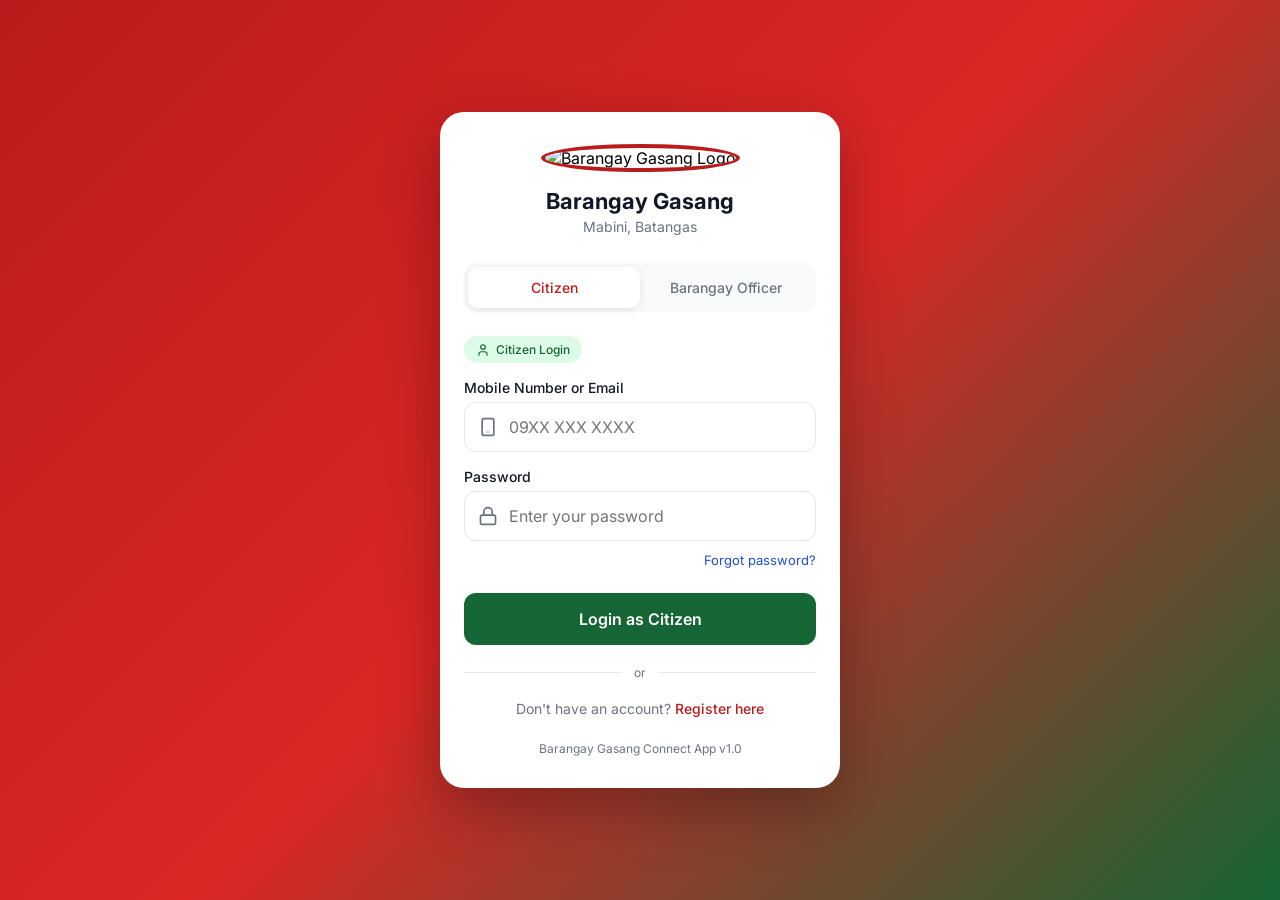
==== commit 5837b566: "feat: add login page and officer interface HTML files Create login page and officer dashboard HTML f" ====
--- a/public/index.html
+++ b/public/index.html
@@ -5,8 +5,7 @@
   <meta name="viewport" content="width=device-width, initial-scale=1.0, maximum-scale=1.0, user-scalable=no">
   <meta name="theme-color" content="#B91C1C">
   <meta name="apple-mobile-web-app-capable" content="yes">
-  <meta name="apple-mobile-web-app-status-bar-style" content="default">
-  <title>Barangay Gasang App</title>
+  <title>Barangay Gasang - Login</title>
   <link rel="preconnect" href="https://fonts.googleapis.com">
   <link rel="preconnect" href="https://fonts.gstatic.com" crossorigin>
   <link href="https://fonts.googleapis.com/css2?family=Inter:wght@400;500;600;700&display=swap" rel="stylesheet">
@@ -29,74 +28,88 @@
       --text-primary: #111827;
       --text-secondary: #6B7280;
       --border: #E5E7EB;
-      --success: #16A34A;
-      --warning: #F59E0B;
-      --danger: #DC2626;
     }
 
     body {
       font-family: 'Inter', -apple-system, BlinkMacSystemFont, 'Segoe UI', Roboto, sans-serif;
-      background-color: var(--background);
-      color: var(--text-primary);
+      background: linear-gradient(135deg, var(--primary) 0%, var(--primary-light) 50%, var(--secondary) 100%);
       min-height: 100vh;
-      overflow-x: hidden;
-    }
-
-    /* App Container */
-    .app-container {
-      max-width: 430px;
-      margin: 0 auto;
-      min-height: 100vh;
-      background: var(--background);
-      position: relative;
-      padding-bottom: 80px;
-    }
-
-    /* Header */
-    .header {
-      background: linear-gradient(135deg, var(--primary) 0%, var(--primary-light) 100%);
-      color: white;
-      padding: 16px;
-      position: sticky;
-      top: 0;
-      z-index: 100;
-      box-shadow: 0 2px 8px rgba(0,0,0,0.15);
-    }
-
-    .header-content {
       display: flex;
       align-items: center;
-      gap: 12px;
-    }
-
-    .header-logo {
-      width: 48px;
-      height: 48px;
+      justify-content: center;
+      padding: 20px;
+    }
+
+    .login-container {
+      width: 100%;
+      max-width: 400px;
+      background: var(--surface);
+      border-radius: 24px;
+      padding: 32px 24px;
+      box-shadow: 0 20px 60px rgba(0,0,0,0.3);
+    }
+
+    .logo-section {
+      text-align: center;
+      margin-bottom: 28px;
+    }
+
+    .logo {
+      width: 100px;
+      height: 100px;
       border-radius: 50%;
-      border: 2px solid white;
+      border: 4px solid var(--primary);
+      margin-bottom: 16px;
       object-fit: cover;
     }
 
-    .header-text h1 {
-      font-size: 18px;
+    .logo-section h1 {
+      font-size: 22px;
       font-weight: 700;
-      line-height: 1.2;
-    }
-
-    .header-text p {
-      font-size: 12px;
-      opacity: 0.9;
-    }
-
-    /* Screen Container */
-    .screen {
+      color: var(--text-primary);
+      margin-bottom: 4px;
+    }
+
+    .logo-section p {
+      font-size: 14px;
+      color: var(--text-secondary);
+    }
+
+    .login-tabs {
+      display: flex;
+      background: var(--background);
+      border-radius: 12px;
+      padding: 4px;
+      margin-bottom: 24px;
+    }
+
+    .tab-btn {
+      flex: 1;
+      padding: 12px;
+      border: none;
+      background: none;
+      font-family: inherit;
+      font-size: 14px;
+      font-weight: 500;
+      color: var(--text-secondary);
+      border-radius: 10px;
+      cursor: pointer;
+      transition: all 0.2s ease;
+    }
+
+    .tab-btn.active {
+      background: var(--surface);
+      color: var(--primary);
+      box-shadow: 0 2px 8px rgba(0,0,0,0.1);
+    }
+
+    .login-form {
       display: none;
-      padding: 16px;
+    }
+
+    .login-form.active {
+      display: block;
       animation: fadeIn 0.3s ease;
-    }
-
-    .screen.active {
-      display: block;
     }
 
     @keyframes fadeIn {
@@ -104,156 +117,6 @@
       to { opacity: 1; transform: translateY(0); }
     }
 
-    /* Welcome Section */
-    .welcome-card {
-      background: linear-gradient(135deg, var(--secondary) 0%, var(--secondary-light) 100%);
-      color: white;
-      border-radius: 16px;
-      padding: 20px;
-      margin-bottom: 20px;
-      text-align: center;
-    }
-
-    .welcome-card h2 {
-      font-size: 20px;
-      margin-bottom: 8px;
-    }
-
-    .welcome-card p {
-      font-size: 14px;
-      opacity: 0.95;
-    }
-
-    /* Quick Actions Grid */
-    .section-title {
-      font-size: 16px;
-      font-weight: 600;
-      color: var(--text-primary);
-      margin-bottom: 12px;
-    }
-
-    .quick-actions {
-      display: grid;
-      grid-template-columns: repeat(2, 1fr);
-      gap: 12px;
-      margin-bottom: 20px;
-    }
-
-    .action-card {
-      background: var(--surface);
-      border-radius: 16px;
-      padding: 20px 16px;
-      text-align: center;
-      border: none;
-      cursor: pointer;
-      transition: all 0.2s ease;
-      box-shadow: 0 2px 8px rgba(0,0,0,0.06);
-    }
-
-    .action-card:hover {
-      transform: translateY(-2px);
-      box-shadow: 0 4px 12px rgba(0,0,0,0.1);
-    }
-
-    .action-card:active {
-      transform: scale(0.98);
-    }
-
-    .action-icon {
-      width: 48px;
-      height: 48px;
-      border-radius: 12px;
-      display: flex;
-      align-items: center;
-      justify-content: center;
-      margin: 0 auto 10px;
-      font-size: 24px;
-    }
-
-    .action-icon.report { background: #FEE2E2; }
-    .action-icon.contact { background: #DCFCE7; }
-    .action-icon.announce { background: #DBEAFE; }
-    .action-icon.emergency { background: #FEF3C7; }
-
-    .action-card span {
-      font-size: 14px;
-      font-weight: 500;
-      color: var(--text-primary);
-    }
-
-    /* Emergency Button */
-    .emergency-btn {
-      width: 100%;
-      background: linear-gradient(135deg, var(--danger) 0%, #EF4444 100%);
-      color: white;
-      border: none;
-      border-radius: 16px;
-      padding: 18px;
-      font-size: 18px;
-      font-weight: 600;
-      cursor: pointer;
-      display: flex;
-      align-items: center;
-      justify-content: center;
-      gap: 10px;
-      box-shadow: 0 4px 14px rgba(220, 38, 38, 0.4);
-      transition: all 0.2s ease;
-    }
-
-    .emergency-btn:hover {
-      transform: translateY(-2px);
-      box-shadow: 0 6px 20px rgba(220, 38, 38, 0.5);
-    }
-
-    .emergency-btn:active {
-      transform: scale(0.98);
-    }
-
-    /* Bottom Navigation */
-    .bottom-nav {
-      position: fixed;
-      bottom: 0;
-      left: 50%;
-      transform: translateX(-50%);
-      width: 100%;
-      max-width: 430px;
-      background: var(--surface);
-      border-top: 1px solid var(--border);
-      display: flex;
-      justify-content: space-around;
-      padding: 8px 0;
-      z-index: 100;
-    }
-
-    .nav-item {
-      display: flex;
-      flex-direction: column;
-      align-items: center;
-      gap: 4px;
-      padding: 8px 12px;
-      border: none;
-      background: none;
-      cursor: pointer;
-      color: var(--text-secondary);
-      transition: color 0.2s ease;
-      font-family: inherit;
-    }
-
-    .nav-item.active {
-      color: var(--primary);
-    }
-
-    .nav-item svg {
-      width: 24px;
-      height: 24px;
-    }
-
-    .nav-item span {
-      font-size: 11px;
-      font-weight: 500;
-    }
-
-    /* Form Styles */
     .form-group {
       margin-bottom: 16px;
     }
@@ -266,9 +129,7 @@
       margin-bottom: 6px;
     }
 
-    .form-input,
-    .form-select,
-    .form-textarea {
+    .form-input {
       width: 100%;
       padding: 14px 16px;
       border: 1px solid var(--border);
@@ -279,818 +140,248 @@
       transition: border-color 0.2s ease, box-shadow 0.2s ease;
     }
 
-    .form-input:focus,
-    .form-select:focus,
-    .form-textarea:focus {
+    .form-input:focus {
       outline: none;
       border-color: var(--primary);
       box-shadow: 0 0 0 3px rgba(185, 28, 28, 0.1);
     }
 
-    .form-textarea {
-      min-height: 120px;
-      resize: vertical;
-    }
-
-    .submit-btn {
+    .login-btn {
       width: 100%;
-      background: var(--primary);
-      color: white;
+      padding: 16px;
       border: none;
       border-radius: 12px;
-      padding: 16px;
+      font-family: inherit;
       font-size: 16px;
       font-weight: 600;
+      color: white;
       cursor: pointer;
-      transition: background 0.2s ease;
-      font-family: inherit;
-    }
-
-    .submit-btn:hover {
+      transition: all 0.2s ease;
+      margin-top: 8px;
+    }
+
+    .login-btn.citizen {
+      background: var(--secondary);
+    }
+
+    .login-btn.citizen:hover {
+      background: var(--secondary-light);
+    }
+
+    .login-btn.officer {
+      background: var(--primary);
+    }
+
+    .login-btn.officer:hover {
       background: var(--primary-light);
     }
 
-    .submit-btn:active {
-      transform: scale(0.99);
-    }
-
-    /* Officer Cards */
-    .officer-card {
-      background: var(--surface);
-      border-radius: 16px;
-      padding: 16px;
-      margin-bottom: 12px;
+    .login-btn:active {
+      transform: scale(0.98);
+    }
+
+    .divider {
       display: flex;
       align-items: center;
-      gap: 14px;
-      box-shadow: 0 2px 8px rgba(0,0,0,0.06);
-    }
-
-    .officer-avatar {
-      width: 56px;
-      height: 56px;
-      border-radius: 50%;
-      background: linear-gradient(135deg, var(--secondary) 0%, var(--secondary-light) 100%);
-      display: flex;
-      align-items: center;
-      justify-content: center;
-      color: white;
-      font-size: 20px;
-      font-weight: 600;
-      flex-shrink: 0;
-    }
-
-    .officer-info {
+      margin: 20px 0;
+    }
+
+    .divider::before,
+    .divider::after {
+      content: '';
       flex: 1;
-      min-width: 0;
-    }
-
-    .officer-name {
-      font-size: 16px;
-      font-weight: 600;
-      color: var(--text-primary);
-      margin-bottom: 2px;
-    }
-
-    .officer-position {
-      font-size: 13px;
-      color: var(--text-secondary);
-      margin-bottom: 4px;
-    }
-
-    .officer-phone {
+      height: 1px;
+      background: var(--border);
+    }
+
+    .divider span {
+      padding: 0 12px;
+      font-size: 12px;
+      color: var(--text-secondary);
+    }
+
+    .register-link {
+      text-align: center;
+      font-size: 14px;
+      color: var(--text-secondary);
+    }
+
+    .register-link a {
+      color: var(--primary);
+      text-decoration: none;
+      font-weight: 500;
+    }
+
+    .register-link a:hover {
+      text-decoration: underline;
+    }
+
+    .icon-input {
+      position: relative;
+    }
+
+    .icon-input svg {
+      position: absolute;
+      left: 14px;
+      top: 50%;
+      transform: translateY(-50%);
+      width: 20px;
+      height: 20px;
+      color: var(--text-secondary);
+    }
+
+    .icon-input .form-input {
+      padding-left: 44px;
+    }
+
+    .forgot-password {
+      text-align: right;
+      margin-top: 8px;
+    }
+
+    .forgot-password a {
       font-size: 13px;
       color: var(--accent);
+      text-decoration: none;
+    }
+
+    .forgot-password a:hover {
+      text-decoration: underline;
+    }
+
+    .user-type-badge {
+      display: inline-flex;
+      align-items: center;
+      gap: 6px;
+      padding: 6px 12px;
+      border-radius: 20px;
+      font-size: 12px;
       font-weight: 500;
-    }
-
-    .call-btn {
-      width: 44px;
-      height: 44px;
-      border-radius: 50%;
-      background: var(--secondary);
-      color: white;
-      border: none;
-      cursor: pointer;
-      display: flex;
-      align-items: center;
-      justify-content: center;
-      transition: background 0.2s ease;
-      flex-shrink: 0;
-    }
-
-    .call-btn:hover {
-      background: var(--secondary-light);
-    }
-
-    /* Announcement Cards */
-    .announcement-card {
-      background: var(--surface);
-      border-radius: 16px;
-      padding: 16px;
-      margin-bottom: 12px;
-      box-shadow: 0 2px 8px rgba(0,0,0,0.06);
-    }
-
-    .announcement-card.important {
-      border-left: 4px solid var(--danger);
-    }
-
-    .announcement-badge {
-      display: inline-block;
-      padding: 4px 10px;
-      border-radius: 20px;
-      font-size: 11px;
-      font-weight: 600;
-      margin-bottom: 10px;
-    }
-
-    .announcement-badge.important {
-      background: #FEE2E2;
-      color: var(--danger);
-    }
-
-    .announcement-badge.general {
-      background: #DBEAFE;
-      color: var(--accent);
-    }
-
-    .announcement-badge.event {
+      margin-bottom: 16px;
+    }
+
+    .user-type-badge.citizen {
       background: #DCFCE7;
       color: var(--secondary);
     }
 
-    .announcement-title {
-      font-size: 16px;
-      font-weight: 600;
-      color: var(--text-primary);
-      margin-bottom: 8px;
-      line-height: 1.4;
-    }
-
-    .announcement-content {
-      font-size: 14px;
-      color: var(--text-secondary);
-      line-height: 1.5;
-      margin-bottom: 10px;
-    }
-
-    .announcement-date {
+    .user-type-badge.officer {
+      background: #FEE2E2;
+      color: var(--primary);
+    }
+
+    .footer-text {
+      text-align: center;
+      margin-top: 24px;
       font-size: 12px;
       color: var(--text-secondary);
-    }
-
-    /* Emergency Cards */
-    .emergency-card {
-      background: var(--surface);
-      border-radius: 16px;
-      padding: 16px;
-      margin-bottom: 12px;
-      display: flex;
-      align-items: center;
-      gap: 14px;
-      box-shadow: 0 2px 8px rgba(0,0,0,0.06);
-    }
-
-    .emergency-icon {
-      width: 52px;
-      height: 52px;
-      border-radius: 12px;
-      display: flex;
-      align-items: center;
-      justify-content: center;
-      font-size: 24px;
-      flex-shrink: 0;
-    }
-
-    .emergency-icon.barangay { background: #FEE2E2; }
-    .emergency-icon.police { background: #DBEAFE; }
-    .emergency-icon.fire { background: #FEF3C7; }
-    .emergency-icon.medical { background: #DCFCE7; }
-    .emergency-icon.disaster { background: #F3E8FF; }
-
-    .emergency-info {
-      flex: 1;
-    }
-
-    .emergency-name {
-      font-size: 15px;
-      font-weight: 600;
-      color: var(--text-primary);
-      margin-bottom: 2px;
-    }
-
-    .emergency-number {
-      font-size: 18px;
-      font-weight: 700;
-      color: var(--primary);
-    }
-
-    .emergency-call-btn {
-      width: 48px;
-      height: 48px;
-      border-radius: 50%;
-      background: var(--danger);
-      color: white;
-      border: none;
-      cursor: pointer;
-      display: flex;
-      align-items: center;
-      justify-content: center;
-      transition: background 0.2s ease;
-      flex-shrink: 0;
-    }
-
-    .emergency-call-btn:hover {
-      background: #EF4444;
-    }
-
-    /* Screen Headers */
-    .screen-header {
-      margin-bottom: 20px;
-    }
-
-    .screen-header h2 {
-      font-size: 22px;
-      font-weight: 700;
-      color: var(--text-primary);
-      margin-bottom: 4px;
-    }
-
-    .screen-header p {
-      font-size: 14px;
-      color: var(--text-secondary);
-    }
-
-    /* Success Modal */
-    .modal-overlay {
-      display: none;
-      position: fixed;
-      top: 0;
-      left: 0;
-      right: 0;
-      bottom: 0;
-      background: rgba(0,0,0,0.5);
-      z-index: 200;
-      align-items: center;
-      justify-content: center;
-      padding: 20px;
-    }
-
-    .modal-overlay.active {
-      display: flex;
-    }
-
-    .modal-content {
-      background: var(--surface);
-      border-radius: 20px;
-      padding: 32px 24px;
-      text-align: center;
-      max-width: 320px;
-      width: 100%;
-      animation: modalIn 0.3s ease;
-    }
-
-    @keyframes modalIn {
-      from { opacity: 0; transform: scale(0.9); }
-      to { opacity: 1; transform: scale(1); }
-    }
-
-    .modal-icon {
-      width: 64px;
-      height: 64px;
-      border-radius: 50%;
-      background: #DCFCE7;
-      display: flex;
-      align-items: center;
-      justify-content: center;
-      margin: 0 auto 16px;
-    }
-
-    .modal-icon svg {
-      width: 32px;
-      height: 32px;
-      color: var(--success);
-    }
-
-    .modal-title {
-      font-size: 20px;
-      font-weight: 700;
-      color: var(--text-primary);
-      margin-bottom: 8px;
-    }
-
-    .modal-message {
-      font-size: 14px;
-      color: var(--text-secondary);
-      margin-bottom: 20px;
-      line-height: 1.5;
-    }
-
-    .modal-btn {
-      background: var(--primary);
-      color: white;
-      border: none;
-      border-radius: 12px;
-      padding: 14px 32px;
-      font-size: 16px;
-      font-weight: 600;
-      cursor: pointer;
-      font-family: inherit;
-    }
-
-    /* Info Text */
-    .info-text {
-      background: #EFF6FF;
-      border-radius: 12px;
-      padding: 14px 16px;
-      margin-bottom: 20px;
-      display: flex;
-      gap: 12px;
-      align-items: flex-start;
-    }
-
-    .info-text svg {
-      width: 20px;
-      height: 20px;
-      color: var(--accent);
-      flex-shrink: 0;
-      margin-top: 1px;
-    }
-
-    .info-text p {
-      font-size: 13px;
-      color: var(--accent);
-      line-height: 1.5;
-    }
-
-    /* Responsive */
-    @media (max-width: 380px) {
-      .header-text h1 {
-        font-size: 16px;
-      }
-      
-      .action-card {
-        padding: 16px 12px;
-      }
-      
-      .action-icon {
-        width: 40px;
-        height: 40px;
-        font-size: 20px;
-      }
     }
   </style>
 </head>
 <body>
-  <div class="app-container">
-    <!-- Header -->
-    <header class="header">
-      <div class="header-content">
-        <img src="https://hebbkx1anhila5yf.public.blob.vercel-storage.com/451121683_122094558728423832_740798893612745520_n-gPnVKt0z1EQjuNPod4NvWOMbTf7QtN.jpg" alt="Barangay Gasang Logo" class="header-logo">
-        <div class="header-text">
-          <h1>Barangay Gasang</h1>
-          <p>Mabini, Batangas</p>
-        </div>
-      </div>
-    </header>
-
-    <!-- Home Screen -->
-    <div id="home" class="screen active">
-      <div class="welcome-card">
-        <h2>Magandang Araw!</h2>
-        <p>Welcome to the Barangay Gasang Community App. How can we help you today?</p>
-      </div>
-
-      <h3 class="section-title">Quick Actions</h3>
-      <div class="quick-actions">
-        <button class="action-card" onclick="showScreen('report')">
-          <div class="action-icon report">
-            <svg width="24" height="24" viewBox="0 0 24 24" fill="none" stroke="#DC2626" stroke-width="2" stroke-linecap="round" stroke-linejoin="round">
-              <path d="M14 2H6a2 2 0 0 0-2 2v16a2 2 0 0 0 2 2h12a2 2 0 0 0 2-2V8z"></path>
-              <polyline points="14 2 14 8 20 8"></polyline>
-              <line x1="12" y1="18" x2="12" y2="12"></line>
-              <line x1="9" y1="15" x2="15" y2="15"></line>
-            </svg>
-          </div>
-          <span>Report Concern</span>
-        </button>
-        <button class="action-card" onclick="showScreen('officers')">
-          <div class="action-icon contact">
-            <svg width="24" height="24" viewBox="0 0 24 24" fill="none" stroke="#16A34A" stroke-width="2" stroke-linecap="round" stroke-linejoin="round">
-              <path d="M17 21v-2a4 4 0 0 0-4-4H5a4 4 0 0 0-4 4v2"></path>
-              <circle cx="9" cy="7" r="4"></circle>
-              <path d="M23 21v-2a4 4 0 0 0-3-3.87"></path>
-              <path d="M16 3.13a4 4 0 0 1 0 7.75"></path>
-            </svg>
-          </div>
-          <span>Contact Officers</span>
-        </button>
-        <button class="action-card" onclick="showScreen('announcements')">
-          <div class="action-icon announce">
-            <svg width="24" height="24" viewBox="0 0 24 24" fill="none" stroke="#1D4ED8" stroke-width="2" stroke-linecap="round" stroke-linejoin="round">
-              <path d="M18 8A6 6 0 0 0 6 8c0 7-3 9-3 9h18s-3-2-3-9"></path>
-              <path d="M13.73 21a2 2 0 0 1-3.46 0"></path>
-            </svg>
-          </div>
-          <span>Announcements</span>
-        </button>
-        <button class="action-card" onclick="showScreen('emergency')">
-          <div class="action-icon emergency">
-            <svg width="24" height="24" viewBox="0 0 24 24" fill="none" stroke="#F59E0B" stroke-width="2" stroke-linecap="round" stroke-linejoin="round">
-              <path d="M22 16.92v3a2 2 0 0 1-2.18 2 19.79 19.79 0 0 1-8.63-3.07 19.5 19.5 0 0 1-6-6 19.79 19.79 0 0 1-3.07-8.67A2 2 0 0 1 4.11 2h3a2 2 0 0 1 2 1.72 12.84 12.84 0 0 0 .7 2.81 2 2 0 0 1-.45 2.11L8.09 9.91a16 16 0 0 0 6 6l1.27-1.27a2 2 0 0 1 2.11-.45 12.84 12.84 0 0 0 2.81.7A2 2 0 0 1 22 16.92z"></path>
-            </svg>
-          </div>
-          <span>Emergency</span>
-        </button>
-      </div>
-
-      <button class="emergency-btn" onclick="window.location.href='tel:09171234567'">
-        <svg width="24" height="24" viewBox="0 0 24 24" fill="none" stroke="currentColor" stroke-width="2.5" stroke-linecap="round" stroke-linejoin="round">
-          <path d="M22 16.92v3a2 2 0 0 1-2.18 2 19.79 19.79 0 0 1-8.63-3.07 19.5 19.5 0 0 1-6-6 19.79 19.79 0 0 1-3.07-8.67A2 2 0 0 1 4.11 2h3a2 2 0 0 1 2 1.72 12.84 12.84 0 0 0 .7 2.81 2 2 0 0 1-.45 2.11L8.09 9.91a16 16 0 0 0 6 6l1.27-1.27a2 2 0 0 1 2.11-.45 12.84 12.84 0 0 0 2.81.7A2 2 0 0 1 22 16.92z"></path>
-        </svg>
-        EMERGENCY HOTLINE
-      </button>
+  <div class="login-container">
+    <div class="logo-section">
+      <img src="https://hebbkx1anhila5yf.public.blob.vercel-storage.com/451121683_122094558728423832_740798893612745520_n-gPnVKt0z1EQjuNPod4NvWOMbTf7QtN.jpg" alt="Barangay Gasang Logo" class="logo">
+      <h1>Barangay Gasang</h1>
+      <p>Mabini, Batangas</p>
     </div>
 
-    <!-- Report Concern Screen -->
-    <div id="report" class="screen">
-      <div class="screen-header">
-        <h2>Report a Concern</h2>
-        <p>Submit your concern and we will address it promptly.</p>
-      </div>
-
-      <form id="reportForm" onsubmit="submitReport(event)">
-        <div class="form-group">
-          <label class="form-label">Category</label>
-          <select class="form-select" required>
-            <option value="">Select category</option>
-            <option value="infrastructure">Infrastructure (Roads, Lights, Water)</option>
-            <option value="peace">Peace and Order</option>
-            <option value="health">Health and Sanitation</option>
-            <option value="environment">Environment</option>
-            <option value="other">Other Concerns</option>
-          </select>
-        </div>
-
-        <div class="form-group">
-          <label class="form-label">Your Name</label>
-          <input type="text" class="form-input" placeholder="Juan Dela Cruz" required>
-        </div>
-
-        <div class="form-group">
-          <label class="form-label">Contact Number</label>
-          <input type="tel" class="form-input" placeholder="09XX XXX XXXX" required>
-        </div>
-
-        <div class="form-group">
-          <label class="form-label">Location/Address</label>
-          <input type="text" class="form-input" placeholder="Purok/Sitio, Barangay Gasang" required>
-        </div>
-
-        <div class="form-group">
-          <label class="form-label">Describe your concern</label>
-          <textarea class="form-textarea" placeholder="Please provide details about your concern..." required></textarea>
-        </div>
-
-        <button type="submit" class="submit-btn">Submit Report</button>
-      </form>
+    <div class="login-tabs">
+      <button class="tab-btn active" onclick="switchTab('citizen')">Citizen</button>
+      <button class="tab-btn" onclick="switchTab('officer')">Barangay Officer</button>
     </div>
 
-    <!-- Contact Officers Screen -->
-    <div id="officers" class="screen">
-      <div class="screen-header">
-        <h2>Barangay Officers</h2>
-        <p>Contact our barangay officials directly.</p>
-      </div>
-
-      <div class="officer-card">
-        <div class="officer-avatar">JD</div>
-        <div class="officer-info">
-          <div class="officer-name">Hon. Juan Dela Cruz</div>
-          <div class="officer-position">Barangay Captain</div>
-          <div class="officer-phone">0917 123 4567</div>
-        </div>
-        <button class="call-btn" onclick="window.location.href='tel:09171234567'">
-          <svg width="20" height="20" viewBox="0 0 24 24" fill="none" stroke="currentColor" stroke-width="2" stroke-linecap="round" stroke-linejoin="round">
-            <path d="M22 16.92v3a2 2 0 0 1-2.18 2 19.79 19.79 0 0 1-8.63-3.07 19.5 19.5 0 0 1-6-6 19.79 19.79 0 0 1-3.07-8.67A2 2 0 0 1 4.11 2h3a2 2 0 0 1 2 1.72 12.84 12.84 0 0 0 .7 2.81 2 2 0 0 1-.45 2.11L8.09 9.91a16 16 0 0 0 6 6l1.27-1.27a2 2 0 0 1 2.11-.45 12.84 12.84 0 0 0 2.81.7A2 2 0 0 1 22 16.92z"></path>
-          </svg>
-        </button>
-      </div>
-
-      <div class="officer-card">
-        <div class="officer-avatar">MS</div>
-        <div class="officer-info">
-          <div class="officer-name">Maria Santos</div>
-          <div class="officer-position">Barangay Secretary</div>
-          <div class="officer-phone">0918 234 5678</div>
-        </div>
-        <button class="call-btn" onclick="window.location.href='tel:09182345678'">
-          <svg width="20" height="20" viewBox="0 0 24 24" fill="none" stroke="currentColor" stroke-width="2" stroke-linecap="round" stroke-linejoin="round">
-            <path d="M22 16.92v3a2 2 0 0 1-2.18 2 19.79 19.79 0 0 1-8.63-3.07 19.5 19.5 0 0 1-6-6 19.79 19.79 0 0 1-3.07-8.67A2 2 0 0 1 4.11 2h3a2 2 0 0 1 2 1.72 12.84 12.84 0 0 0 .7 2.81 2 2 0 0 1-.45 2.11L8.09 9.91a16 16 0 0 0 6 6l1.27-1.27a2 2 0 0 1 2.11-.45 12.84 12.84 0 0 0 2.81.7A2 2 0 0 1 22 16.92z"></path>
-          </svg>
-        </button>
-      </div>
-
-      <div class="officer-card">
-        <div class="officer-avatar">PR</div>
-        <div class="officer-info">
-          <div class="officer-name">Pedro Reyes</div>
-          <div class="officer-position">Barangay Treasurer</div>
-          <div class="officer-phone">0919 345 6789</div>
-        </div>
-        <button class="call-btn" onclick="window.location.href='tel:09193456789'">
-          <svg width="20" height="20" viewBox="0 0 24 24" fill="none" stroke="currentColor" stroke-width="2" stroke-linecap="round" stroke-linejoin="round">
-            <path d="M22 16.92v3a2 2 0 0 1-2.18 2 19.79 19.79 0 0 1-8.63-3.07 19.5 19.5 0 0 1-6-6 19.79 19.79 0 0 1-3.07-8.67A2 2 0 0 1 4.11 2h3a2 2 0 0 1 2 1.72 12.84 12.84 0 0 0 .7 2.81 2 2 0 0 1-.45 2.11L8.09 9.91a16 16 0 0 0 6 6l1.27-1.27a2 2 0 0 1 2.11-.45 12.84 12.84 0 0 0 2.81.7A2 2 0 0 1 22 16.92z"></path>
-          </svg>
-        </button>
-      </div>
-
-      <div class="officer-card">
-        <div class="officer-avatar">AG</div>
-        <div class="officer-info">
-          <div class="officer-name">Ana Garcia</div>
-          <div class="officer-position">Kagawad - Peace and Order</div>
-          <div class="officer-phone">0920 456 7890</div>
-        </div>
-        <button class="call-btn" onclick="window.location.href='tel:09204567890'">
-          <svg width="20" height="20" viewBox="0 0 24 24" fill="none" stroke="currentColor" stroke-width="2" stroke-linecap="round" stroke-linejoin="round">
-            <path d="M22 16.92v3a2 2 0 0 1-2.18 2 19.79 19.79 0 0 1-8.63-3.07 19.5 19.5 0 0 1-6-6 19.79 19.79 0 0 1-3.07-8.67A2 2 0 0 1 4.11 2h3a2 2 0 0 1 2 1.72 12.84 12.84 0 0 0 .7 2.81 2 2 0 0 1-.45 2.11L8.09 9.91a16 16 0 0 0 6 6l1.27-1.27a2 2 0 0 1 2.11-.45 12.84 12.84 0 0 0 2.81.7A2 2 0 0 1 22 16.92z"></path>
-          </svg>
-        </button>
-      </div>
-
-      <div class="officer-card">
-        <div class="officer-avatar">RL</div>
-        <div class="officer-info">
-          <div class="officer-name">Roberto Lim</div>
-          <div class="officer-position">Kagawad - Health</div>
-          <div class="officer-phone">0921 567 8901</div>
-        </div>
-        <button class="call-btn" onclick="window.location.href='tel:09215678901'">
-          <svg width="20" height="20" viewBox="0 0 24 24" fill="none" stroke="currentColor" stroke-width="2" stroke-linecap="round" stroke-linejoin="round">
-            <path d="M22 16.92v3a2 2 0 0 1-2.18 2 19.79 19.79 0 0 1-8.63-3.07 19.5 19.5 0 0 1-6-6 19.79 19.79 0 0 1-3.07-8.67A2 2 0 0 1 4.11 2h3a2 2 0 0 1 2 1.72 12.84 12.84 0 0 0 .7 2.81 2 2 0 0 1-.45 2.11L8.09 9.91a16 16 0 0 0 6 6l1.27-1.27a2 2 0 0 1 2.11-.45 12.84 12.84 0 0 0 2.81.7A2 2 0 0 1 22 16.92z"></path>
-          </svg>
-        </button>
-      </div>
-
-      <div class="officer-card">
-        <div class="officer-avatar">CT</div>
-        <div class="officer-info">
-          <div class="officer-name">Carmen Torres</div>
-          <div class="officer-position">SK Chairperson</div>
-          <div class="officer-phone">0922 678 9012</div>
-        </div>
-        <button class="call-btn" onclick="window.location.href='tel:09226789012'">
-          <svg width="20" height="20" viewBox="0 0 24 24" fill="none" stroke="currentColor" stroke-width="2" stroke-linecap="round" stroke-linejoin="round">
-            <path d="M22 16.92v3a2 2 0 0 1-2.18 2 19.79 19.79 0 0 1-8.63-3.07 19.5 19.5 0 0 1-6-6 19.79 19.79 0 0 1-3.07-8.67A2 2 0 0 1 4.11 2h3a2 2 0 0 1 2 1.72 12.84 12.84 0 0 0 .7 2.81 2 2 0 0 1-.45 2.11L8.09 9.91a16 16 0 0 0 6 6l1.27-1.27a2 2 0 0 1 2.11-.45 12.84 12.84 0 0 0 2.81.7A2 2 0 0 1 22 16.92z"></path>
-          </svg>
-        </button>
-      </div>
-    </div>
-
-    <!-- Announcements Screen -->
-    <div id="announcements" class="screen">
-      <div class="screen-header">
-        <h2>Announcements</h2>
-        <p>Stay updated with the latest news from Barangay Gasang.</p>
-      </div>
-
-      <div class="announcement-card important">
-        <span class="announcement-badge important">IMPORTANT</span>
-        <h3 class="announcement-title">Water Service Interruption Notice</h3>
-        <p class="announcement-content">There will be a scheduled water service interruption on January 20, 2025 from 8:00 AM to 5:00 PM due to pipe maintenance. Please store enough water for your needs.</p>
-        <span class="announcement-date">January 15, 2025</span>
-      </div>
-
-      <div class="announcement-card">
-        <span class="announcement-badge event">EVENT</span>
-        <h3 class="announcement-title">Barangay Assembly Meeting</h3>
-        <p class="announcement-content">All residents are invited to attend the quarterly Barangay Assembly on January 25, 2025 at 2:00 PM at the Barangay Hall. Important matters will be discussed.</p>
-        <span class="announcement-date">January 14, 2025</span>
-      </div>
-
-      <div class="announcement-card">
-        <span class="announcement-badge general">GENERAL</span>
-        <h3 class="announcement-title">Free Medical Mission</h3>
-        <p class="announcement-content">The barangay, in partnership with the Municipal Health Office, will conduct a free medical mission on January 28, 2025. Services include check-up, dental, and free medicines.</p>
-        <span class="announcement-date">January 12, 2025</span>
-      </div>
-
-      <div class="announcement-card">
-        <span class="announcement-badge general">GENERAL</span>
-        <h3 class="announcement-title">Business Permit Renewal Reminder</h3>
-        <p class="announcement-content">All business owners are reminded to renew their barangay business clearance before January 31, 2025. Please bring complete requirements to the Barangay Hall.</p>
-        <span class="announcement-date">January 10, 2025</span>
-      </div>
-
-      <div class="announcement-card">
-        <span class="announcement-badge event">EVENT</span>
-        <h3 class="announcement-title">Coastal Clean-up Drive</h3>
-        <p class="announcement-content">Join us for our monthly coastal clean-up drive on January 30, 2025 starting at 6:00 AM. Meet at the barangay plaza. Bring your own gloves and trash bags.</p>
-        <span class="announcement-date">January 8, 2025</span>
-      </div>
-    </div>
-
-    <!-- Emergency Screen -->
-    <div id="emergency" class="screen">
-      <div class="screen-header">
-        <h2>Emergency Hotlines</h2>
-        <p>For emergencies, call these numbers immediately.</p>
-      </div>
-
-      <div class="info-text">
-        <svg viewBox="0 0 24 24" fill="none" stroke="currentColor" stroke-width="2" stroke-linecap="round" stroke-linejoin="round">
-          <circle cx="12" cy="12" r="10"></circle>
-          <line x1="12" y1="16" x2="12" y2="12"></line>
-          <line x1="12" y1="8" x2="12.01" y2="8"></line>
-        </svg>
-        <p>Tap the call button to dial the emergency number directly. Stay calm and provide clear information about your emergency.</p>
-      </div>
-
-      <div class="emergency-card">
-        <div class="emergency-icon barangay">
-          <svg width="24" height="24" viewBox="0 0 24 24" fill="none" stroke="#DC2626" stroke-width="2" stroke-linecap="round" stroke-linejoin="round">
-            <path d="M3 9l9-7 9 7v11a2 2 0 0 1-2 2H5a2 2 0 0 1-2-2z"></path>
-            <polyline points="9 22 9 12 15 12 15 22"></polyline>
-          </svg>
-        </div>
-        <div class="emergency-info">
-          <div class="emergency-name">Barangay Emergency</div>
-          <div class="emergency-number">0917 123 4567</div>
-        </div>
-        <button class="emergency-call-btn" onclick="window.location.href='tel:09171234567'">
-          <svg width="22" height="22" viewBox="0 0 24 24" fill="none" stroke="currentColor" stroke-width="2.5" stroke-linecap="round" stroke-linejoin="round">
-            <path d="M22 16.92v3a2 2 0 0 1-2.18 2 19.79 19.79 0 0 1-8.63-3.07 19.5 19.5 0 0 1-6-6 19.79 19.79 0 0 1-3.07-8.67A2 2 0 0 1 4.11 2h3a2 2 0 0 1 2 1.72 12.84 12.84 0 0 0 .7 2.81 2 2 0 0 1-.45 2.11L8.09 9.91a16 16 0 0 0 6 6l1.27-1.27a2 2 0 0 1 2.11-.45 12.84 12.84 0 0 0 2.81.7A2 2 0 0 1 22 16.92z"></path>
-          </svg>
-        </button>
-      </div>
-
-      <div class="emergency-card">
-        <div class="emergency-icon police">
-          <svg width="24" height="24" viewBox="0 0 24 24" fill="none" stroke="#1D4ED8" stroke-width="2" stroke-linecap="round" stroke-linejoin="round">
-            <path d="M12 22s8-4 8-10V5l-8-3-8 3v7c0 6 8 10 8 10z"></path>
-          </svg>
-        </div>
-        <div class="emergency-info">
-          <div class="emergency-name">PNP Mabini Station</div>
-          <div class="emergency-number">117</div>
-        </div>
-        <button class="emergency-call-btn" onclick="window.location.href='tel:117'">
-          <svg width="22" height="22" viewBox="0 0 24 24" fill="none" stroke="currentColor" stroke-width="2.5" stroke-linecap="round" stroke-linejoin="round">
-            <path d="M22 16.92v3a2 2 0 0 1-2.18 2 19.79 19.79 0 0 1-8.63-3.07 19.5 19.5 0 0 1-6-6 19.79 19.79 0 0 1-3.07-8.67A2 2 0 0 1 4.11 2h3a2 2 0 0 1 2 1.72 12.84 12.84 0 0 0 .7 2.81 2 2 0 0 1-.45 2.11L8.09 9.91a16 16 0 0 0 6 6l1.27-1.27a2 2 0 0 1 2.11-.45 12.84 12.84 0 0 0 2.81.7A2 2 0 0 1 22 16.92z"></path>
-          </svg>
-        </button>
-      </div>
-
-      <div class="emergency-card">
-        <div class="emergency-icon fire">
-          <svg width="24" height="24" viewBox="0 0 24 24" fill="none" stroke="#F59E0B" stroke-width="2" stroke-linecap="round" stroke-linejoin="round">
-            <path d="M8.5 14.5A2.5 2.5 0 0 0 11 12c0-1.38-.5-2-1-3-1.072-2.143-.224-4.054 2-6 .5 2.5 2 4.9 4 6.5 2 1.6 3 3.5 3 5.5a7 7 0 1 1-14 0c0-1.153.433-2.294 1-3a2.5 2.5 0 0 0 2.5 2.5z"></path>
-          </svg>
-        </div>
-        <div class="emergency-info">
-          <div class="emergency-name">Bureau of Fire Protection</div>
-          <div class="emergency-number">160</div>
-        </div>
-        <button class="emergency-call-btn" onclick="window.location.href='tel:160'">
-          <svg width="22" height="22" viewBox="0 0 24 24" fill="none" stroke="currentColor" stroke-width="2.5" stroke-linecap="round" stroke-linejoin="round">
-            <path d="M22 16.92v3a2 2 0 0 1-2.18 2 19.79 19.79 0 0 1-8.63-3.07 19.5 19.5 0 0 1-6-6 19.79 19.79 0 0 1-3.07-8.67A2 2 0 0 1 4.11 2h3a2 2 0 0 1 2 1.72 12.84 12.84 0 0 0 .7 2.81 2 2 0 0 1-.45 2.11L8.09 9.91a16 16 0 0 0 6 6l1.27-1.27a2 2 0 0 1 2.11-.45 12.84 12.84 0 0 0 2.81.7A2 2 0 0 1 22 16.92z"></path>
-          </svg>
-        </button>
-      </div>
-
-      <div class="emergency-card">
-        <div class="emergency-icon medical">
-          <svg width="24" height="24" viewBox="0 0 24 24" fill="none" stroke="#16A34A" stroke-width="2" stroke-linecap="round" stroke-linejoin="round">
-            <path d="M22 12h-4l-3 9L9 3l-3 9H2"></path>
-          </svg>
-        </div>
-        <div class="emergency-info">
-          <div class="emergency-name">Medical Emergency</div>
-          <div class="emergency-number">911</div>
-        </div>
-        <button class="emergency-call-btn" onclick="window.location.href='tel:911'">
-          <svg width="22" height="22" viewBox="0 0 24 24" fill="none" stroke="currentColor" stroke-width="2.5" stroke-linecap="round" stroke-linejoin="round">
-            <path d="M22 16.92v3a2 2 0 0 1-2.18 2 19.79 19.79 0 0 1-8.63-3.07 19.5 19.5 0 0 1-6-6 19.79 19.79 0 0 1-3.07-8.67A2 2 0 0 1 4.11 2h3a2 2 0 0 1 2 1.72 12.84 12.84 0 0 0 .7 2.81 2 2 0 0 1-.45 2.11L8.09 9.91a16 16 0 0 0 6 6l1.27-1.27a2 2 0 0 1 2.11-.45 12.84 12.84 0 0 0 2.81.7A2 2 0 0 1 22 16.92z"></path>
-          </svg>
-        </button>
-      </div>
-
-      <div class="emergency-card">
-        <div class="emergency-icon disaster">
-          <svg width="24" height="24" viewBox="0 0 24 24" fill="none" stroke="#9333EA" stroke-width="2" stroke-linecap="round" stroke-linejoin="round">
-            <path d="M10.29 3.86L1.82 18a2 2 0 0 0 1.71 3h16.94a2 2 0 0 0 1.71-3L13.71 3.86a2 2 0 0 0-3.42 0z"></path>
-            <line x1="12" y1="9" x2="12" y2="13"></line>
-            <line x1="12" y1="17" x2="12.01" y2="17"></line>
-          </svg>
-        </div>
-        <div class="emergency-info">
-          <div class="emergency-name">NDRRMC Hotline</div>
-          <div class="emergency-number">(02) 8911-5061</div>
-        </div>
-        <button class="emergency-call-btn" onclick="window.location.href='tel:0289115061'">
-          <svg width="22" height="22" viewBox="0 0 24 24" fill="none" stroke="currentColor" stroke-width="2.5" stroke-linecap="round" stroke-linejoin="round">
-            <path d="M22 16.92v3a2 2 0 0 1-2.18 2 19.79 19.79 0 0 1-8.63-3.07 19.5 19.5 0 0 1-6-6 19.79 19.79 0 0 1-3.07-8.67A2 2 0 0 1 4.11 2h3a2 2 0 0 1 2 1.72 12.84 12.84 0 0 0 .7 2.81 2 2 0 0 1-.45 2.11L8.09 9.91a16 16 0 0 0 6 6l1.27-1.27a2 2 0 0 1 2.11-.45 12.84 12.84 0 0 0 2.81.7A2 2 0 0 1 22 16.92z"></path>
-          </svg>
-        </button>
-      </div>
-    </div>
-
-    <!-- Bottom Navigation -->
-    <nav class="bottom-nav">
-      <button class="nav-item active" onclick="showScreen('home')" id="nav-home">
-        <svg viewBox="0 0 24 24" fill="none" stroke="currentColor" stroke-width="2" stroke-linecap="round" stroke-linejoin="round">
-          <path d="M3 9l9-7 9 7v11a2 2 0 0 1-2 2H5a2 2 0 0 1-2-2z"></path>
-          <polyline points="9 22 9 12 15 12 15 22"></polyline>
-        </svg>
-        <span>Home</span>
-      </button>
-      <button class="nav-item" onclick="showScreen('report')" id="nav-report">
-        <svg viewBox="0 0 24 24" fill="none" stroke="currentColor" stroke-width="2" stroke-linecap="round" stroke-linejoin="round">
-          <path d="M14 2H6a2 2 0 0 0-2 2v16a2 2 0 0 0 2 2h12a2 2 0 0 0 2-2V8z"></path>
-          <polyline points="14 2 14 8 20 8"></polyline>
-          <line x1="12" y1="18" x2="12" y2="12"></line>
-          <line x1="9" y1="15" x2="15" y2="15"></line>
-        </svg>
-        <span>Report</span>
-      </button>
-      <button class="nav-item" onclick="showScreen('officers')" id="nav-officers">
-        <svg viewBox="0 0 24 24" fill="none" stroke="currentColor" stroke-width="2" stroke-linecap="round" stroke-linejoin="round">
-          <path d="M17 21v-2a4 4 0 0 0-4-4H5a4 4 0 0 0-4 4v2"></path>
-          <circle cx="9" cy="7" r="4"></circle>
-          <path d="M23 21v-2a4 4 0 0 0-3-3.87"></path>
-          <path d="M16 3.13a4 4 0 0 1 0 7.75"></path>
-        </svg>
-        <span>Officers</span>
-      </button>
-      <button class="nav-item" onclick="showScreen('announcements')" id="nav-announcements">
-        <svg viewBox="0 0 24 24" fill="none" stroke="currentColor" stroke-width="2" stroke-linecap="round" stroke-linejoin="round">
-          <path d="M18 8A6 6 0 0 0 6 8c0 7-3 9-3 9h18s-3-2-3-9"></path>
-          <path d="M13.73 21a2 2 0 0 1-3.46 0"></path>
-        </svg>
-        <span>News</span>
-      </button>
-      <button class="nav-item" onclick="showScreen('emergency')" id="nav-emergency">
-        <svg viewBox="0 0 24 24" fill="none" stroke="currentColor" stroke-width="2" stroke-linecap="round" stroke-linejoin="round">
-          <path d="M22 16.92v3a2 2 0 0 1-2.18 2 19.79 19.79 0 0 1-8.63-3.07 19.5 19.5 0 0 1-6-6 19.79 19.79 0 0 1-3.07-8.67A2 2 0 0 1 4.11 2h3a2 2 0 0 1 2 1.72 12.84 12.84 0 0 0 .7 2.81 2 2 0 0 1-.45 2.11L8.09 9.91a16 16 0 0 0 6 6l1.27-1.27a2 2 0 0 1 2.11-.45 12.84 12.84 0 0 0 2.81.7A2 2 0 0 1 22 16.92z"></path>
-        </svg>
-        <span>SOS</span>
-      </button>
-    </nav>
-
-    <!-- Success Modal -->
-    <div class="modal-overlay" id="successModal">
-      <div class="modal-content">
-        <div class="modal-icon">
-          <svg viewBox="0 0 24 24" fill="none" stroke="currentColor" stroke-width="2.5" stroke-linecap="round" stroke-linejoin="round">
-            <polyline points="20 6 9 17 4 12"></polyline>
-          </svg>
-        </div>
-        <h3 class="modal-title">Report Submitted!</h3>
-        <p class="modal-message">Your concern has been received. Our barangay officers will review and address it as soon as possible.</p>
-        <button class="modal-btn" onclick="closeModal()">OK, Thank You</button>
-      </div>
-    </div>
+    <!-- Citizen Login Form -->
+    <form class="login-form active" id="citizen-form" onsubmit="loginCitizen(event)">
+      <div class="user-type-badge citizen">
+        <svg xmlns="http://www.w3.org/2000/svg" width="14" height="14" viewBox="0 0 24 24" fill="none" stroke="currentColor" stroke-width="2" stroke-linecap="round" stroke-linejoin="round"><path d="M19 21v-2a4 4 0 0 0-4-4H9a4 4 0 0 0-4 4v2"></path><circle cx="12" cy="7" r="4"></circle></svg>
+        Citizen Login
+      </div>
+
+      <div class="form-group">
+        <label class="form-label">Mobile Number or Email</label>
+        <div class="icon-input">
+          <svg xmlns="http://www.w3.org/2000/svg" width="20" height="20" viewBox="0 0 24 24" fill="none" stroke="currentColor" stroke-width="2" stroke-linecap="round" stroke-linejoin="round"><rect width="14" height="20" x="5" y="2" rx="2" ry="2"></rect><path d="M12 18h.01"></path></svg>
+          <input type="text" class="form-input" placeholder="09XX XXX XXXX" required>
+        </div>
+      </div>
+
+      <div class="form-group">
+        <label class="form-label">Password</label>
+        <div class="icon-input">
+          <svg xmlns="http://www.w3.org/2000/svg" width="20" height="20" viewBox="0 0 24 24" fill="none" stroke="currentColor" stroke-width="2" stroke-linecap="round" stroke-linejoin="round"><rect width="18" height="11" x="3" y="11" rx="2" ry="2"></rect><path d="M7 11V7a5 5 0 0 1 10 0v4"></path></svg>
+          <input type="password" class="form-input" placeholder="Enter your password" required>
+        </div>
+        <div class="forgot-password">
+          <a href="#">Forgot password?</a>
+        </div>
+      </div>
+
+      <button type="submit" class="login-btn citizen">Login as Citizen</button>
+
+      <div class="divider"><span>or</span></div>
+
+      <p class="register-link">Don't have an account? <a href="#">Register here</a></p>
+    </form>
+
+    <!-- Officer Login Form -->
+    <form class="login-form" id="officer-form" onsubmit="loginOfficer(event)">
+      <div class="user-type-badge officer">
+        <svg xmlns="http://www.w3.org/2000/svg" width="14" height="14" viewBox="0 0 24 24" fill="none" stroke="currentColor" stroke-width="2" stroke-linecap="round" stroke-linejoin="round"><path d="M16 21v-2a4 4 0 0 0-4-4H6a4 4 0 0 0-4 4v2"></path><circle cx="9" cy="7" r="4"></circle><path d="M22 21v-2a4 4 0 0 0-3-3.87"></path><path d="M16 3.13a4 4 0 0 1 0 7.75"></path></svg>
+        Barangay Officer Login
+      </div>
+
+      <div class="form-group">
+        <label class="form-label">Officer ID</label>
+        <div class="icon-input">
+          <svg xmlns="http://www.w3.org/2000/svg" width="20" height="20" viewBox="0 0 24 24" fill="none" stroke="currentColor" stroke-width="2" stroke-linecap="round" stroke-linejoin="round"><rect width="20" height="14" x="2" y="5" rx="2"></rect><line x1="2" x2="22" y1="10" y2="10"></line></svg>
+          <input type="text" class="form-input" placeholder="Enter your Officer ID" required>
+        </div>
+      </div>
+
+      <div class="form-group">
+        <label class="form-label">Password</label>
+        <div class="icon-input">
+          <svg xmlns="http://www.w3.org/2000/svg" width="20" height="20" viewBox="0 0 24 24" fill="none" stroke="currentColor" stroke-width="2" stroke-linecap="round" stroke-linejoin="round"><rect width="18" height="11" x="3" y="11" rx="2" ry="2"></rect><path d="M7 11V7a5 5 0 0 1 10 0v4"></path></svg>
+          <input type="password" class="form-input" placeholder="Enter your password" required>
+        </div>
+        <div class="forgot-password">
+          <a href="#">Forgot password?</a>
+        </div>
+      </div>
+
+      <button type="submit" class="login-btn officer">Login as Officer</button>
+
+      <div class="divider"><span>or</span></div>
+
+      <p class="register-link">Contact Barangay Hall for officer account</p>
+    </form>
+
+    <p class="footer-text">Barangay Gasang Connect App v1.0</p>
   </div>
 
   <script>
-    function showScreen(screenId) {
-      // Hide all screens
-      document.querySelectorAll('.screen').forEach(screen => {
-        screen.classList.remove('active');
-      });
-      
-      // Show selected screen
-      document.getElementById(screenId).classList.add('active');
-      
-      // Update navigation
-      document.querySelectorAll('.nav-item').forEach(item => {
-        item.classList.remove('active');
-      });
-      document.getElementById('nav-' + screenId).classList.add('active');
-      
-      // Scroll to top
-      window.scrollTo(0, 0);
-    }
-
-    function submitReport(event) {
-      event.preventDefault();
-      document.getElementById('successModal').classList.add('active');
-      document.getElementById('reportForm').reset();
-    }
-
-    function closeModal() {
-      document.getElementById('successModal').classList.remove('active');
-      showScreen('home');
-    }
-
-    // Close modal when clicking outside
-    document.getElementById('successModal').addEventListener('click', function(e) {
-      if (e.target === this) {
-        closeModal();
-      }
-    });
+    function switchTab(type) {
+      // Update tabs
+      document.querySelectorAll('.tab-btn').forEach(btn => btn.classList.remove('active'));
+      event.target.classList.add('active');
+
+      // Update forms
+      document.querySelectorAll('.login-form').forEach(form => form.classList.remove('active'));
+      document.getElementById(type + '-form').classList.add('active');
+    }
+
+    function loginCitizen(e) {
+      e.preventDefault();
+      // Redirect to citizen app
+      window.location.href = 'citizen.html';
+    }
+
+    function loginOfficer(e) {
+      e.preventDefault();
+      // Redirect to officer dashboard
+      window.location.href = 'officer.html';
+    }
   </script>
 </body>
 </html>
